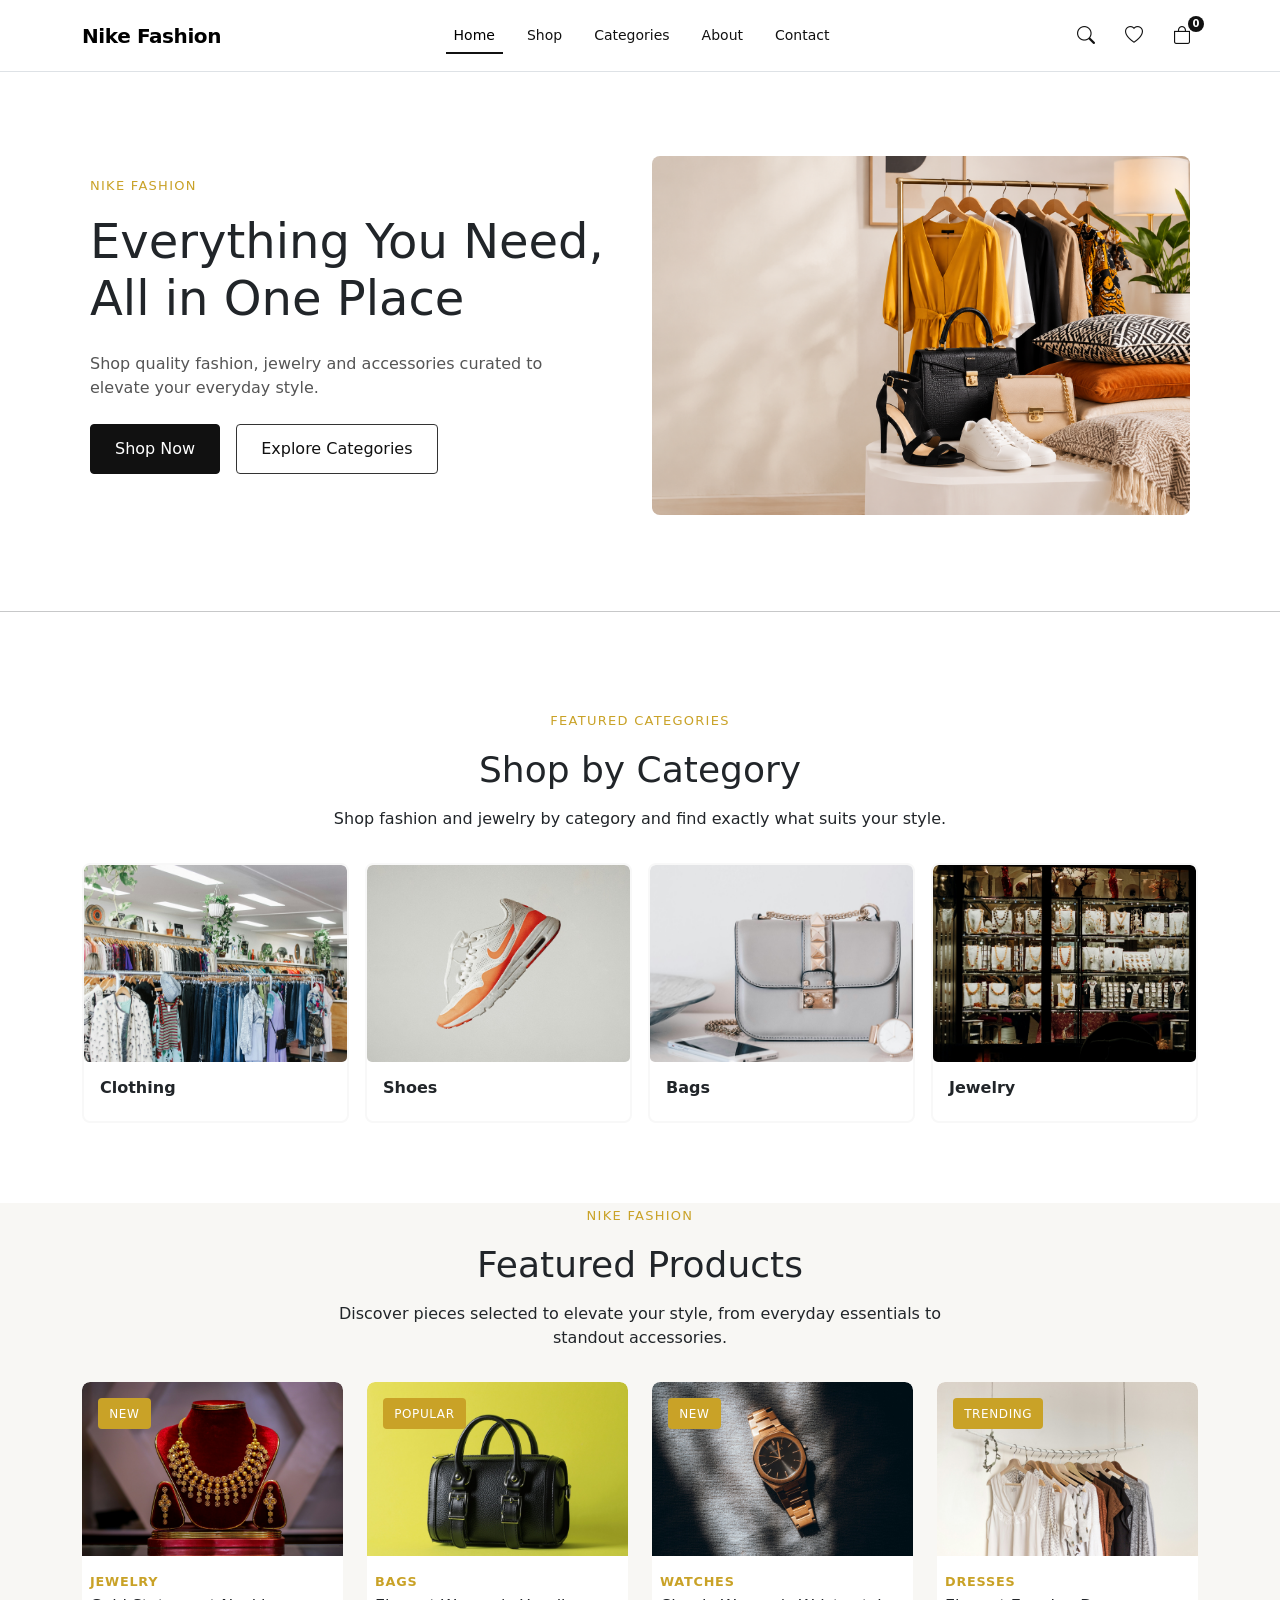
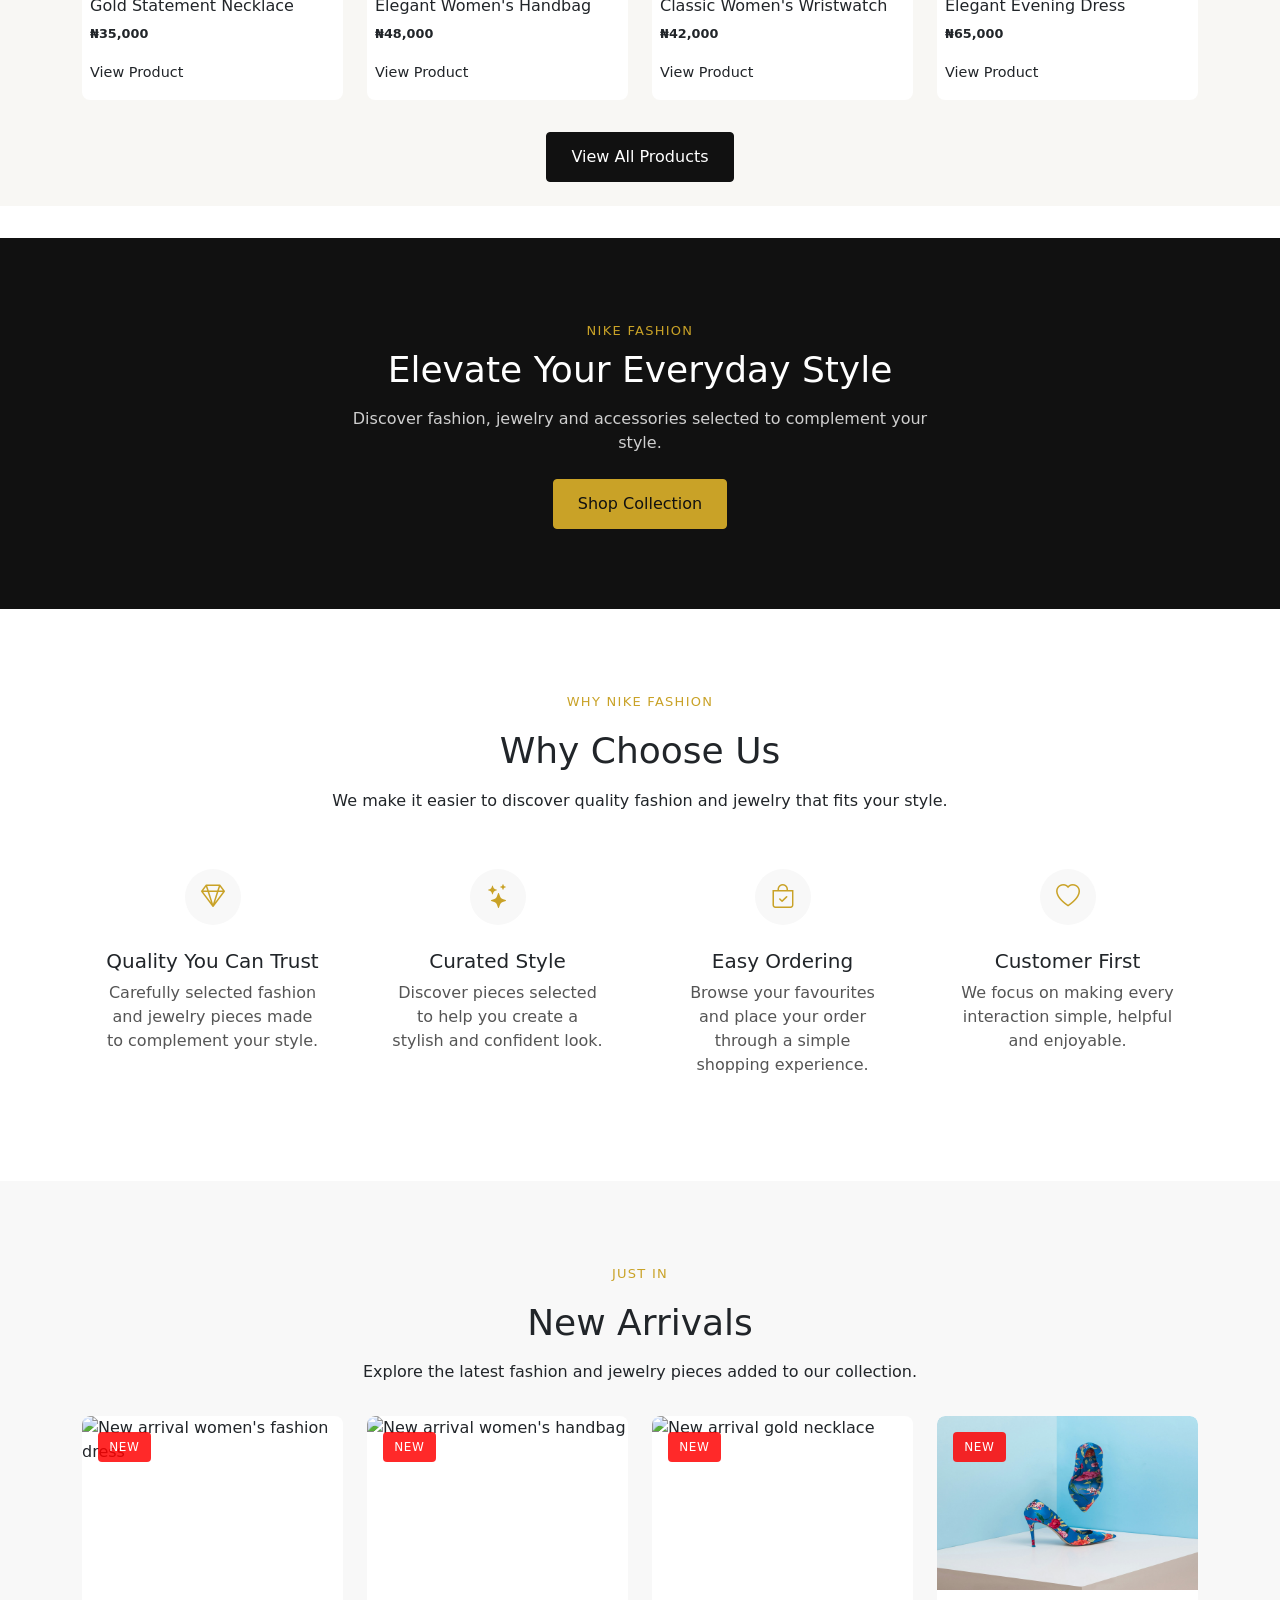
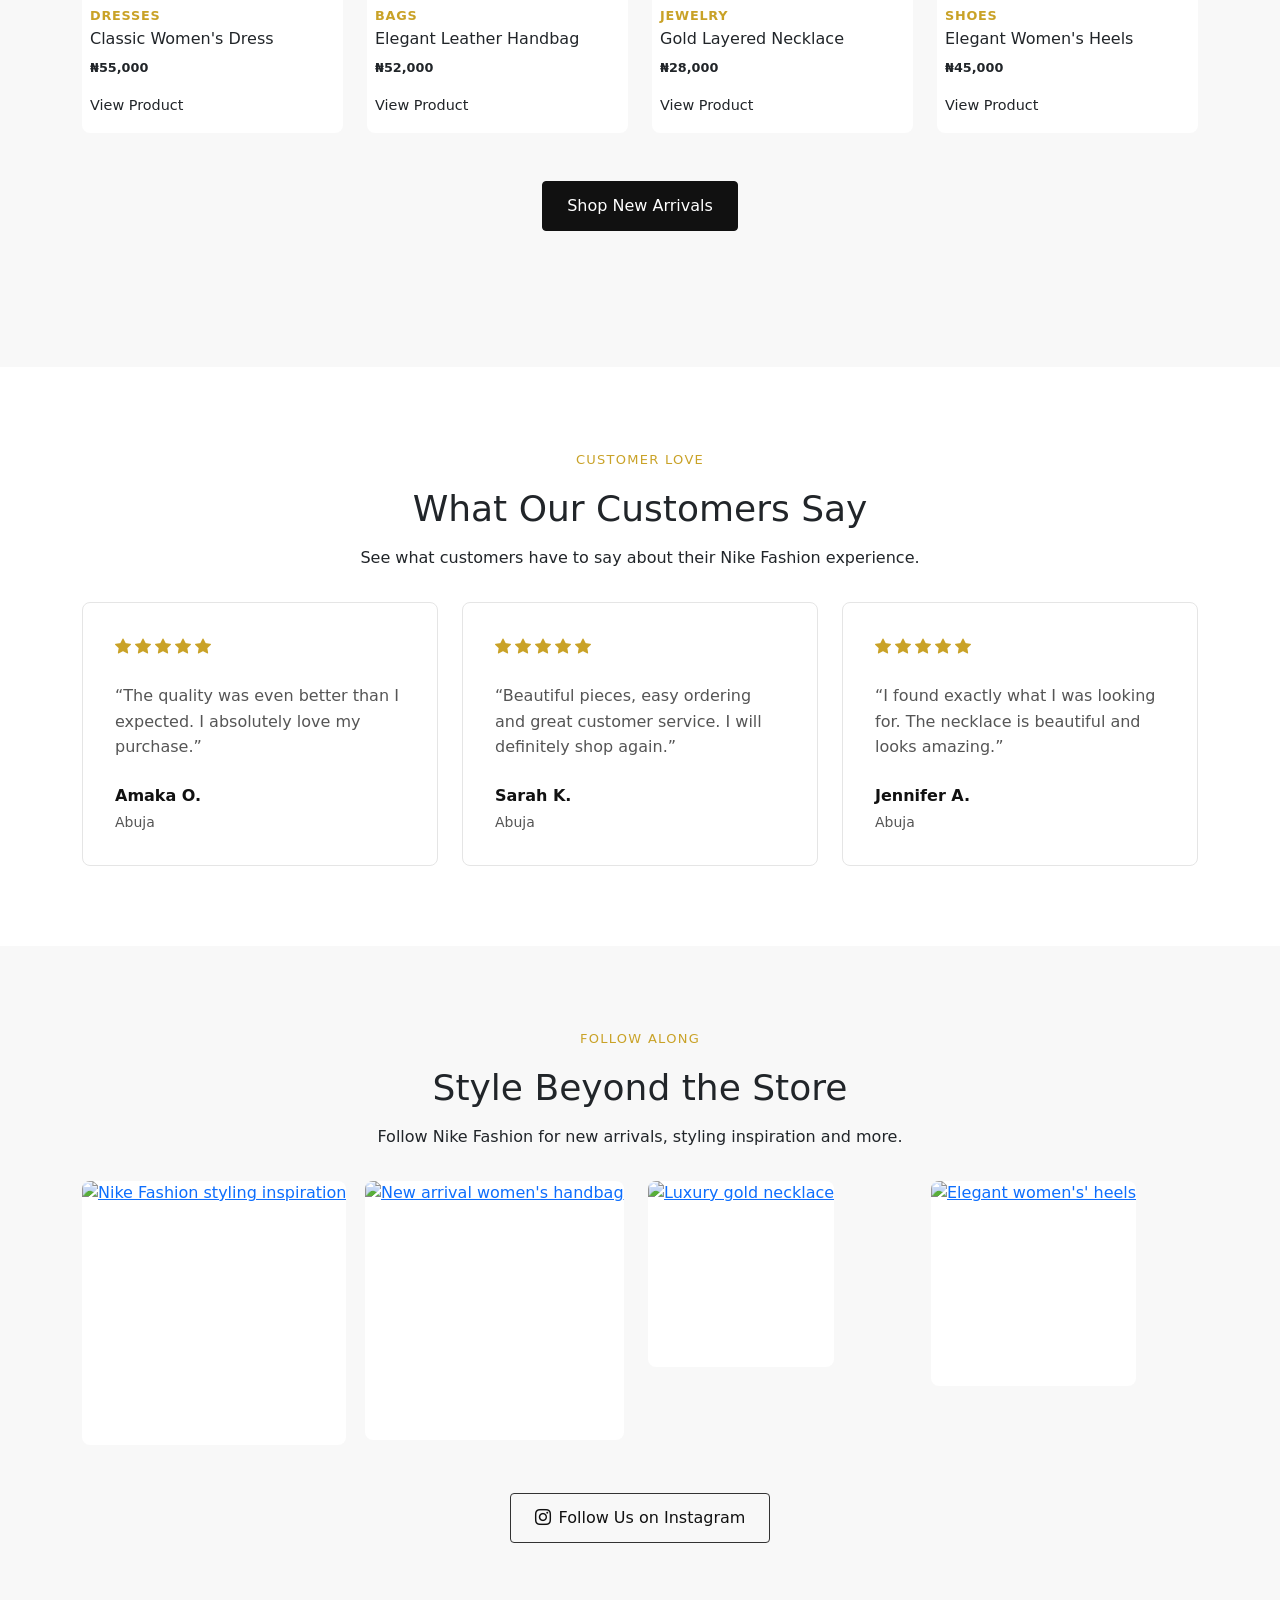
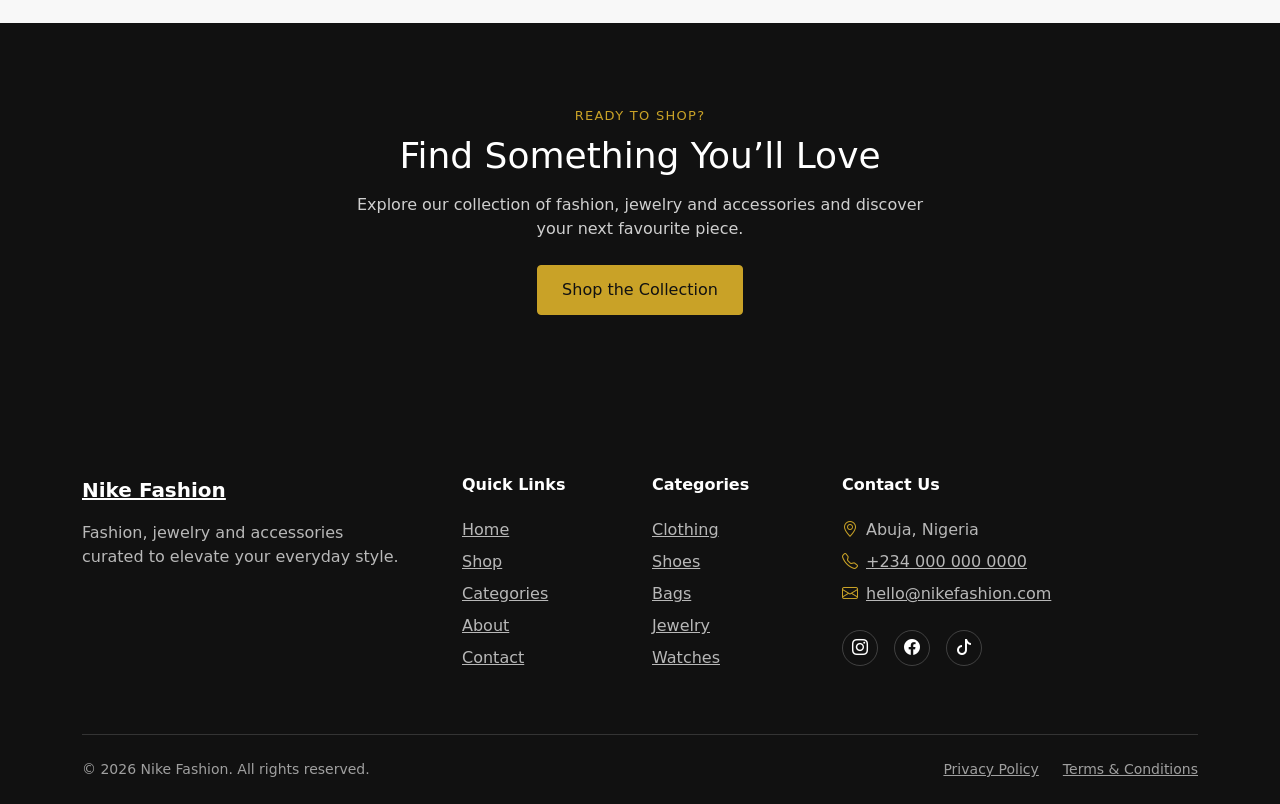
==== index.html @ 41c9cf9a "feat: shop page Add shop controls, products cards and pagination Add style to form page Update produ" ====
<!doctype html>
<html lang="en">
  <head>
    <meta charset="utf-8">
    <meta name="viewport" content="width=device-width, initial-scale=1">
  <meta name="description"  content="Nike Fashion - Fashion and Jewelry products.">
  <meta  name="author" content="Nike Fashion" >
  <title>Home | Nike  Fashion | Abuja based Fashion & Jewelry hub</title>
  <!-- Open Graph / Social Sharing -->
<meta property="og:type" content="website">
<meta property="og:title" content="Nike Fashion | Fashion & Jewelry">
<meta property="og:description" content="Shop quality fashion, jewelry and accessories curated to elevate your everyday style.">
<meta property="og:url" content="https://nikefashion.vercel.app/">
<meta property="og:image" content="https://nikefashion.vercel.app//images/og-image.jpg">
<meta property="og:site_name" content="Nike Fashion">
<meta property="og:locale" content="en_NG">

<!-- Twitter / X Card -->
<meta name="twitter:card" content="summary_large_image">
<meta name="twitter:title" content="Nike Fashion | Fashion & Jewelry">
<meta name="twitter:description" content="Shop quality fashion, jewelry and accessories curated to elevate your everyday style.">
<meta name="twitter:image" content="https://nikefashion.vercel.app/images/og-image.jpg">
    <!-- css -->
     <link rel="stylesheet" href="css/style.css">
    <!-- bootstrap cdn -->     
     <link rel="stylesheet" href="https://cdn.jsdelivr.net/npm/bootstrap-icons@1.13.1/font/bootstrap-icons.min.css">
    <link href="https://cdn.jsdelivr.net/npm/bootstrap@5.3.8/dist/css/bootstrap.min.css" rel="stylesheet" integrity="sha384-sRIl4kxILFvY47J16cr9ZwB07vP4J8+LH7qKQnuqkuIAvNWLzeN8tE5YBujZqJLB" crossorigin="anonymous">
  </head>
<body>

  <!-- Header -->
  <header id="site-header">
    <nav class="navbar navbar-expand-lg bg-white border-bottom sticky-top">

  <div class="container">

    <!-- Brand -->
    <a  class="navbar-brand fw-semibold"  href="index.html"  aria-label="Nike Fashion">Nike   Fashion </a>

    <!-- Mobile Menu Button -->
    <button class="navbar-toggler"  type="button" data-bs-toggle="collapse" data-bs-target="#mainNavbar" aria-controls="mainNavbar" aria-expanded="false"  aria-label="Toggle navigation"> <span class="navbar-toggler-icon"></span>
    </button>

    <!-- Navigation -->
    <div class="collapse navbar-collapse" id="mainNavbar">
      <!-- Main Links -->
      <ul class="navbar-nav mx-auto mb-2 mb-lg-0">

        <li class="nav-item">
          <a class="nav-link active" aria-current="page" href="index.html">Home</a>
        </li>

        <li class="nav-item">
          <a  class="nav-link"  href="pages/shop.html" > Shop </a>
        </li>

        <li class="nav-item">
          <a  class="nav-link"   href="pages/categories.html">Categories </a>
        </li>

        <li class="nav-item">
          <a  class="nav-link" href="pages/about.html">About</a>
        </li>

        <li class="nav-item">
          <a class="nav-link" href="pages/contact.html">Contact</a>
        </li>
      </ul>

      <!-- Navbar Actions -->
      <div class="navbar-actions d-flex align-items-center gap-3">

        <!-- Search -->
        <a   href="#" class="navbar-action" aria-label="Search products"> <i class="bi bi-search" ></i></a>

        <!-- Wishlist -->
        <a href="#" class="navbar-action" aria-label="Wishlist">
          <i class="bi bi-heart"></i>
        </a>

        <!-- Cart -->
        <a href="#" class="navbar-action position-relative" aria-label="Shopping cart"> <i class="bi bi-bag"></i>  <span class="cart-count" aria-label="0 items in cart">  0
          </span></a>
      </div>
    </div>
  </div>
</nav>
</header>

  <!-- Main Content -->
  <main id="main-content">
<!-- hero section -->
 <section id="hero">
    <div class="container">
        <div class="row align-items-center ">
            <div class="hero-content col-12 col-md-6">
                <div>
                    <span class="small-label">NIKE FASHION</span>
                    <h1>Everything You Need, All in One Place</h1>
                    <p>Shop quality fashion, jewelry and accessories curated to elevate your everyday style.</p>
                </div>

                <div class="hero-btns">
                    <a href="" class="btn-primary-custom btn">Shop Now</a>
                    <a href="" class=" btn-secondary-custom btn">Explore Categories</a>
                </div>
            </div>

            <div class="hero-image col-12 col-md-6 mt-4 mt-md-0">
                <img src="images/Boutique Style and Home Comfort.png" alt="Fashion products displayed in a modern boutique setting" class="img-fluid">
            </div>
        </div>
    </div>
 </section>
 <hr>
 <!-- featured items section -->
  <!-- LINK CATEGORIES PROPERLY -->
  <section id="featured-categories">
    <div class="container">
      <header class="section-header text-center">
        <span class="small-label">Featured categories</span>
        <h2>Shop by Category</h2>
        <p>Shop fashion and jewelry by category and find exactly what suits your style.
</p>
      </header>
       <div class="row align-items-center justify-content-center g-3"> 

        <!-- feature item 1 -->
        <div class="col-6  col-lg-3">
          <!-- link card to shop -->
          <a href="">
          <article class="card category-card">
            <div class="card-img">
              <img src="images/clothes.jpg" alt="" class="card-img-top category-image"  loading="lazy">
            </div>
            <div class="card-body">
                          <h3 class="card-title h6 category-title ">Clothing</h3>
            </div>
          </article>
          </a>
        </div>

 <!-- feature item 2-->
        <div class="col-6  col-lg-3">
          <!-- link card to shop -->
          <a href="">
          <article class="card category-card">
            <div class="card-img">
              <img src="images/shoes.jpg" alt="" class="card-img-top category-image"  loading="lazy">
            </div>
            <div class="card-body">
                          <h3 class="card-title h6 category-title ">Shoes</h3>
            </div>
          </article>
          </a>
        </div>

         <!-- feature item 3 -->
        <div class="col-6  col-lg-3">
          <!-- link card to shop -->
          <a href="">
          <article class="card category-card">
            <div class="card-img">
              <img src="images/bag-light-bg.jpg" alt="" class="card-img-top category-image"  loading="lazy">
            </div>
            <div class="card-body">
                          <h3 class="card-title category-title  h6">Bags</h3>
            </div>
          </article>
          </a>
        </div>

         <!-- feature item 4 -->
        <div class="col-6  col-lg-3">
          <!-- link card to shop -->
          <a href="">
          <article class="card category-card">
            <div class="card-img">
              <img src="images/jewellry.jpg" alt="" class="card-img-top category-image"  loading="lazy">
            </div>
            <div class="card-body">
                          <h3 class="card-title  h6 category-title">Jewelry</h3>
            </div>
          </article>
          </a>
        </div>
       </div>
    </div>
  </section>

  <!-- featured products -->
   <section id="featured-products" class="featured-products">
    <div class="container">

        <header class="section-header text-center">
            <span class="small-label">NIKE FASHION</span>
            <h2>Featured Products</h2>
            <p>
                Discover pieces selected to elevate your style, from everyday essentials to standout accessories.
            </p>
        </header>

        <div class="row g-4">

            <!-- Product 1 -->
            <div class="col-12 col-sm-6 col-lg-3">
                <article class="product-card">

                    <div class="product-image">
                        <img    src="images/gold-statement-jewelry.jpg" alt="Gold statement necklace"   class="img-fluid" loading="lazy">
                        <span class="product-badge">New</span>
                    </div>

                    <div class="product-content">
                        <span class="product-category">Jewelry</span>

                        <h3>Gold Statement Necklace </h3>
                        <p class="product-price">₦35,000 </p>
                        <a href="#" class="product-link">View Product </a>
                    </div>
                </article>
            </div>

            <!-- Product 2 -->
            <div class="col-12 col-sm-6 col-lg-3">
                <article class="product-card">

                    <div class="product-image">
                        <img src="images/Elegant-women-handbag.jpg"  alt="Elegant women's handbag"   class="img-fluid" loading="lazy">
                        <span class="product-badge">Popular</span>
                    </div>

                    <div class="product-content">
                        <span class="product-category">Bags</span>

                        <h3>Elegant Women's Handbag </h3>
                        <p class="product-price">  ₦48,000 </p>
                    <a href="#" class="product-link">View Product  </a>
                    </div>
                </article>
            </div>

            <!-- Product 3 -->
            <div class="col-12 col-sm-6 col-lg-3">
                <article class="product-card">

                    <div class="product-image">
                        <img src="images/classic-women-wristwatch-1.jpg"   alt="Classic women's wristwatch" class="img-fluid" loading="lazy">
                        <span class="product-badge">New</span>
                    </div>

                    <div class="product-content">
                        <span class="product-category">Watches</span>

                        <h3> Classic Women's Wristwatch </h3>
                        <p class="product-price"> ₦42,000 </p>
                        <a href="#" class="product-link">
                            View Product</a>
                    </div>

                </article>
            </div>

            <!-- Product 4 -->
            <div class="col-12 col-sm-6 col-lg-3">
                <article class="product-card">

                    <div class="product-image">
                        <img src="images/elegant-women-fashion-dress.jpg"    alt="Elegant women's fashion dress" class="img-fluid" loading="lazy">

                        <span class="product-badge">Trending</span>
                    </div>

                    <div class="product-content">
                        <span class="product-category">Dresses</span>

                        <h3>
                            Elegant Evening Dress
                        </h3>
                        <p class="product-price">  ₦65,000  </p>

                        <a href="#" class="product-link">
                            View Product
                        </a>
                    </div>

                </article>
            </div>
        </div>
        <div class="section-action text-center">
            <a href="#" class="btn btn-primary-custom">
                View All Products
            </a>
        </div>

    </div>
</section>

<!-- Promotional Banner -->
<section id="promo-banner" class="promo-banner">
    <div class="container">
        <div class="promo-content text-center">
            <span class="small-label">NIKE FASHION</span>

            <h2>Elevate Your Everyday Style</h2>
            <p>
                Discover fashion, jewelry and accessories selected to complement your style.
            </p>
            <a href="/pages/shop.html" class="btn btn-primary-custom">
                Shop Collection
            </a>
        </div>
    </div>
</section>

<!-- Why Choose Us -->
<section id="why-choose-us">
    <div class="container">

        <header class="section-header text-center">
            <span class="small-label">WHY NIKE FASHION</span>
            <h2>Why Choose Us</h2>
            <p>
                We make it easier to discover quality fashion and jewelry that fits your style.
            </p>
        </header>

        <div class="row g-4">

            <!-- Feature 1 -->
            <div class="col-12 col-sm-6 col-lg-3">
                <article class="benefit-card text-center">

                    <div class="benefit-icon" aria-hidden="true">
                        <i class="bi bi-gem"></i>
                    </div>
                    <h3>Quality You Can Trust</h3>
                    <p>
                        Carefully selected fashion and jewelry pieces made to complement your style.
                    </p>

                </article>
            </div>

            <!-- Feature 2 -->
            <div class="col-12 col-sm-6 col-lg-3">
                <article class="benefit-card text-center">

                    <div class="benefit-icon" aria-hidden="true">
                        <i class="bi bi-stars"></i>
                    </div>
                    <h3>Curated Style</h3>
                    <p>
                        Discover pieces selected to help you create a stylish and confident look.
                    </p>

                </article>
            </div>

            <!-- Feature 3 -->
            <div class="col-12 col-sm-6 col-lg-3">
                <article class="benefit-card text-center">

                    <div class="benefit-icon" aria-hidden="true">
                        <i class="bi bi-bag-check"></i>
                    </div>
                    <h3>Easy Ordering</h3>
                    <p>
                        Browse your favourites and place your order through a simple shopping experience.
                    </p>
                </article>
            </div>

            <!-- Feature 4 -->
            <div class="col-12 col-sm-6 col-lg-3">
                <article class="benefit-card text-center">

                    <div class="benefit-icon" aria-hidden="true">
                        <i class="bi bi-heart"></i>
                    </div>
                    <h3>Customer First</h3>
                    <p>
                        We focus on making every interaction simple, helpful and enjoyable.
                    </p>

                </article>
            </div>

        </div>
    </div>
</section>

<!-- New Arrivals -->
<section id="new-arrivals" class="new-arrivals">
    <div class="container">
        <header class="section-header text-center">
            <span class="small-label">JUST IN</span>
            <h2>New Arrivals</h2>
            <p>Explore the latest fashion and jewelry pieces added to our collection.</p>
        </header>

        <div class="row g-4">
            <!-- Product 1 -->
            <div class="col-12 col-sm-6 col-lg-3">
                <article class="product-card">
                    <div class="product-image">
                        <img src="https://images.unsplash.com/photo-1652501069751-9b122147de17?w=600&auto=format&fit=crop&q=60&ixlib=rb-4.1.0&ixid=M3wxMjA3fDB8MHxzZWFyY2h8OTF8fGRyZXNzfGVufDB8MHwwfHx8MA%3D%3D" alt="New arrival women's fashion dress" class="img-fluid" loading="lazy">
                        <span class="product-badge">New</span>
                    </div>
                    <div class="product-content">
                        <span class="product-category">Dresses</span>
                        <h3>Classic Women's Dress</h3>
                        <p class="product-price">₦55,000</p>
                        <a href="#" class="product-link">View Product</a>
                    </div>
                </article>
            </div>

            <!-- Product 2 -->
            <div class="col-12 col-sm-6 col-lg-3">
                <article class="product-card">
                    <div class="product-image">
                        <img src="https://images.unsplash.com/photo-1645276241987-7a7c14bf88f9?w=600&auto=format&fit=crop&q=60&ixlib=rb-4.1.0&ixid=M3wxMjA3fDB8MHxzZWFyY2h8MTh8fGhhbmRiYWd8ZW58MHwwfDB8fHww" alt="New arrival women's handbag" class="img-fluid" loading="lazy">
                        <span class="product-badge">New</span>
                    </div>
                    <div class="product-content">
                        <span class="product-category">Bags</span>
                        <h3>Elegant Leather Handbag</h3>
                        <p class="product-price">₦52,000</p>
                        <a href="#" class="product-link">View Product</a>
                    </div>
                </article>
            </div>

            <!-- Product 3 -->
            <div class="col-12 col-sm-6 col-lg-3">
                <article class="product-card">
                    <div class="product-image">
                        <img src="https://images.unsplash.com/photo-1787769500023-197fa5921f43?q=80&w=2071&auto=format&fit=crop&ixlib=rb-4.1.0&ixid=M3wxMjA3fDB8MHxwaG90by1wYWdlfHx8fGVufDB8fHx8fA%3D%3D" alt="New arrival gold necklace" class="img-fluid" loading="lazy">
                        <span class="product-badge">New</span>
                    </div>
                    <div class="product-content">
                        <span class="product-category">Jewelry</span>
                        <h3>Gold Layered Necklace</h3>
                        <p class="product-price">₦28,000</p>
                        <a href="#" class="product-link">View Product</a>
                    </div>
                </article>
            </div>

            <!-- Product 4 -->
            <div class="col-12 col-sm-6 col-lg-3">
                <article class="product-card">
                    <div class="product-image">
                        <img src="/images/women-shoe.jpg" alt="New arrival women's shoes" class="img-fluid" loading="lazy">
                        <span class="product-badge">New</span>
                    </div>
                    <div class="product-content">
                        <span class="product-category">Shoes</span>
                        <h3>Elegant Women's Heels</h3>
                        <p class="product-price">₦45,000</p>
                        <a href="#" class="product-link">View Product</a>
                    </div>
                </article>
            </div>
        </div>

        <div class="section-action text-center">
            <a href="/pages/shop.html" class="btn btn-primary-custom">Shop New Arrivals</a>
        </div>
    </div>
</section>
<!-- Reviews -->
<section id="reviews">
    <div class="container">
        <header class="section-header text-center">
            <span class="small-label">CUSTOMER LOVE</span>
            <h2>What Our Customers Say</h2>
            <p>See what customers have to say about their Nike Fashion experience.</p>
        </header>

        <div class="row g-4">
            <!-- Review 1 -->
            <div class="col-12 col-md-4">
                <article class="review-card">
                    <div class="review-rating" aria-label="5 out of 5 stars">
                        <i class="bi bi-star-fill" aria-hidden="true"></i>
                        <i class="bi bi-star-fill" aria-hidden="true"></i>
                        <i class="bi bi-star-fill" aria-hidden="true"></i>
                        <i class="bi bi-star-fill" aria-hidden="true"></i>
                        <i class="bi bi-star-fill" aria-hidden="true"></i>
                    </div>
                    <blockquote>“The quality was even better than I expected. I absolutely love my purchase.”</blockquote>
                    <div class="review-author">
                        <strong>Amaka O.</strong>
                        <span>Abuja</span>
                    </div>
                </article>
            </div>

            <!-- Review 2 -->
            <div class="col-12 col-md-4">
                <article class="review-card">
                    <div class="review-rating" aria-label="5 out of 5 stars">
                        <i class="bi bi-star-fill" aria-hidden="true"></i>
                        <i class="bi bi-star-fill" aria-hidden="true"></i>
                        <i class="bi bi-star-fill" aria-hidden="true"></i>
                        <i class="bi bi-star-fill" aria-hidden="true"></i>
                        <i class="bi bi-star-fill" aria-hidden="true"></i>
                    </div>
                    <blockquote>“Beautiful pieces, easy ordering and great customer service. I will definitely shop again.”</blockquote>
                    <div class="review-author">
                        <strong>Sarah K.</strong>
                        <span>Abuja</span>
                    </div>
                </article>
            </div>

            <!-- Review 3 -->
            <div class="col-12 col-md-4">
                <article class="review-card">
                    <div class="review-rating" aria-label="5 out of 5 stars">
                        <i class="bi bi-star-fill" aria-hidden="true"></i>
                        <i class="bi bi-star-fill" aria-hidden="true"></i>
                        <i class="bi bi-star-fill" aria-hidden="true"></i>
                        <i class="bi bi-star-fill" aria-hidden="true"></i>
                        <i class="bi bi-star-fill" aria-hidden="true"></i>
                    </div>
                    <blockquote>“I found exactly what I was looking for. The necklace is beautiful and looks amazing.”</blockquote>
                    <div class="review-author">
                        <strong>Jennifer A.</strong>
                        <span>Abuja</span>
                    </div>
                </article>
            </div>
        </div>
    </div>
</section>
<!-- Social -->
<section id="social">
    <div class="container">
        <header class="section-header text-center">
            <span class="small-label">FOLLOW ALONG</span>
            <h2>Style Beyond the Store</h2>
            <p>Follow Nike Fashion for new arrivals, styling inspiration and more.</p>
        </header>

        <div class="row g-3">
            <div class="col-6 col-md-3">
                <a href="#" class="social-card" aria-label="Follow Nike Fashion on Instagram">
                    <img src="https://images.unsplash.com/photo-1694316904385-19fce081265b?w=600&auto=format&fit=crop&q=60&ixlib=rb-4.1.0&ixid=M3wxMjA3fDB8MHxzZWFyY2h8MTkwfHxkcmVzc3xlbnwwfDB8MHx8fDA%3D" alt="Nike Fashion styling inspiration" loading="lazy">
                </a>
            </div>

            <div class="col-6 col-md-3">
                <a href="#" class="social-card" aria-label="Follow Nike Fashion on Instagram">
                    <img src="https://images.unsplash.com/photo-1566150905458-1bf1fc113f0d?w=600&auto=format&fit=crop&q=60&ixlib=rb-4.1.0&ixid=M3wxMjA3fDB8MHxzZWFyY2h8N3x8aGFuZGJhZ3xlbnwwfDB8MHx8fDA%3D" alt="New arrival women's handbag" loading="lazy">
                </a>
            </div>

            <div class="col-6 col-md-3">
                <a href="#" class="social-card" aria-label="Follow Nike Fashion on Instagram">
                    <img src="https://images.unsplash.com/photo-1722410180644-ff76ef805092?w=600&auto=format&fit=crop&q=60&ixlib=rb-4.1.0&ixid=M3wxMjA3fDB8MHxzZWFyY2h8MTR8fGdvbGQlMjBuZWNrbGFjZXxlbnwwfDB8MHx8fDA%3D" alt="Luxury  gold necklace" loading="lazy">
                </a>
            </div>

            <div class="col-6 col-md-3">
                <a href="#" class="social-card" aria-label="Follow Nike Fashion on Instagram">
                    <img src="https://images.unsplash.com/photo-1581101767113-1677fc2beaa8?w=600&auto=format&fit=crop&q=60&ixlib=rb-4.1.0&ixid=M3wxMjA3fDB8MHxzZWFyY2h8MTF8fGhlZWxzfGVufDB8fDB8fHww" alt="Elegant women's'  heels" loading="lazy">
                </a>
            </div>
        </div>

        <div class="social-action text-center">
            <a href="#" class="btn btn-secondary-custom"><i class="bi bi-instagram" aria-hidden="true"></i> Follow Us on Instagram</a>
        </div>
    </div>
</section>

<!-- CTA -->
<section id="cta">
    <div class="container">
        <div class="cta-content text-center">
            <span class="small-label">READY TO SHOP?</span>
            <h2>Find Something You’ll Love</h2>
            <p>Explore our collection of fashion, jewelry and accessories and discover your next favourite piece.</p>
            <a href="/pages/shop.html" class="btn btn-primary-custom">Shop the Collection</a>
        </div>
    </div>
</section>
</main>

  <!-- Footer -->
<footer id="site-footer">
    <div class="container">
        <div class="row g-4">
            <!-- Brand -->
            <div class="col-12 col-md-6 col-lg-4">
                <div class="footer-brand">
                    <a href="/index.html" class="footer-logo">Nike Fashion</a>
                    <p>Fashion, jewelry and accessories curated to elevate your everyday style.</p>
                </div>
            </div>

            <!-- Quick Links -->
            <div class="col-6 col-md-3 col-lg-2">
                <div class="footer-column">
                    <h3>Quick Links</h3>
                    <ul>
                        <li><a href="/index.html">Home</a></li>
                        <li><a href="/pages/shop.html">Shop</a></li>
                        <li><a href="/pages/categories.html">Categories</a></li>
                        <li><a href="/pages/about.html">About</a></li>
                        <li><a href="/pages/contact.html">Contact</a></li>
                    </ul>
                </div>
            </div>

            <!-- Categories -->
            <div class="col-6 col-md-3 col-lg-2">
                <div class="footer-column">
                    <h3>Categories</h3>
                    <ul>
                        <li><a href="#">Clothing</a></li>
                        <li><a href="#">Shoes</a></li>
                        <li><a href="#">Bags</a></li>
                        <li><a href="#">Jewelry</a></li>
                        <li><a href="#">Watches</a></li>
                    </ul>
                </div>
            </div>

            <!-- Contact -->
            <div class="col-12 col-md-6 col-lg-4">
                <div class="footer-column">
                    <h3>Contact Us</h3>
                    <ul class="footer-contact">
                        <li><i class="bi bi-geo-alt" aria-hidden="true"></i><span>Abuja, Nigeria</span></li>
                        <li><i class="bi bi-telephone" aria-hidden="true"></i><a href="tel:+2340000000000">+234 000 000 0000</a></li>
                        <li><i class="bi bi-envelope" aria-hidden="true"></i><a href="mailto:hello@nikefashion.com">hello@nikefashion.com</a></li>
                    </ul>

                    <div class="footer-social">
                        <a href="#" aria-label="Follow Nike Fashion on Instagram"><i class="bi bi-instagram" aria-hidden="true"></i></a>
                        <a href="#" aria-label="Follow Nike Fashion on Facebook"><i class="bi bi-facebook" aria-hidden="true"></i></a>
                        <a href="#" aria-label="Follow Nike Fashion on TikTok"><i class="bi bi-tiktok" aria-hidden="true"></i></a>
                    </div>
                </div>
            </div>
        </div>

        <div class="footer-bottom">
            <p>&copy; 2026 Nike Fashion. All rights reserved.</p>
            <div class="footer-legal">
                <a href="#">Privacy Policy</a>
                <a href="#">Terms & Conditions</a>
            </div>
        </div>
    </div>
</footer>
  <!-- Bootstrap JavaScript --><script src="https://cdn.jsdelivr.net/npm/bootstrap@5.3.8/dist/js/bootstrap.bundle.min.js" integrity="sha384-FKyoEForCGlyvwx9Hj09JcYn3nv7wiPVlz7YYwJrWVcXK/BmnVDxM+D2scQbITxI" crossorigin="anonymous"></script>

  <!-- Custom JavaScript -->
  <script src="/js/main.js"></script>

</body>
</html>
---- css/style.css ----
:root {
  /*  COLORS= */
  --color-primary: #111111;
  --color-secondary: #555555;
  --color-white: #ffffff;
  --color-background: #ffffff;
  --color-surface: #f8f8f8;
  --color-border: #e5e5e5;
  --color-border-dark: #555555;
  --color-accent: #c9a227;

  /*TYPOGRAPHY*/
  --font-primary: "Inter", sans-serif;
  --font-size-small: 14px;
  --font-size-body: 16px;
  --font-size-h4: 20px;
  --font-size-h3: 24px;
  --font-size-h2: 36px;
  --font-size-h1: 48px;

  --line-height-body: 1.6;
  --line-height-heading: 1.2;

  --font-weight-regular: 400;
  --font-weight-medium: 500;
  --font-weight-semibold: 600;
  --font-weight-bold: 700;

  /* SPACING*/
--space-xs: 0.25rem;   /* 4px */
--space-sm: 0.5rem;    /* 8px */
--space-md: 1rem;      /* 16px */
--space-lg: 1.5rem;    /* 24px */
--space-xl: 2rem;      /* 32px */
--space-2xl: 3rem;     /* 48px */
--space-3xl: 4rem;     /* 64px */
--space-4xl: 5rem;     /* 80px */
--space-5xl: 6rem;     /* 96px */

  /*  LAYOUT */
  --container-width: 75rem;          /* 1200px */
  --section-padding: 5rem;            /* 80px */
  --section-padding-mobile: 3.5rem;   /* 56px */

  /*  BORDERS & RADIUS */
 --border-width: 1px; /* 1px */
  --radius-sm: 0.25rem;      /* 4px */
  --radius-md: 0.5rem;       /* 8px */

  /*  EFFECTS */
  --shadow-light: 0 8px 30px rgba(0, 0, 0, 0.08);
  --transition: 0.3s ease;

  /*PRODUCT IMAGE */
  --product-image-ratio: 4 / 5;

  /* Z-INDEX */
  --z-dropdown: 1000;
  --z-sticky: 1020;
  --z-modal: 1050;
  --z-cart: 1060;
  --z-whatsapp: 1070;
}

/* GLOBAL RESET*/

*,
*::before,
*::after {

  box-sizing: border-box;
}

/* HTML & BODY */
html {
  scroll-behavior: smooth;
  font-size: 1rem;
}

body {
  background-color: var(--color-background);
  color: var(--color-primary);
  font-family: var(--font-primary);
  font-size: var(--font-size-body);
  font-weight: var(--font-weight-regular);
  line-height: var(--line-height-body);
  -webkit-font-smoothing: antialiased;
  text-rendering: optimizeLegibility;
}

/* HEADINGS */
h1,
h2,
h3,
h4,
h5,
h6 {
  margin: 0;
  color: var(--color-primary);
  font-weight: var(--font-weight-bold);
  line-height: var(--line-height-heading);
}

h2 {
  font-size: var(--font-size-h2);
}


h3 {
  font-size: var(--font-size-h3);
}

h4 {
  font-size: var(--font-size-h4);
}

h5 {
  font-size: 18px;
}

h6 {
  font-size: var(--font-size-small);
}

/* PARAGRAPHS*/
p {
  margin: 0;
  color: var(--color-secondary);
}

/* LINKS*/
a {
  color: inherit;
  text-decoration: none;
  transition: color var(--transition);
  width: fit-content;
}

a:hover {
  color: var(--color-accent);
}

/*  IMAGES */
img {
  display: block;
  max-width: 100%;
  height: auto;
}

/*BUTTONS */
body button,
body .btn {
  font-family: inherit;
  cursor: pointer;
  transition:
    background-color var(--transition),
    color var(--transition),
    border-color var(--transition),
    transform var(--transition);
}

/* Primary Button */
body .btn-primary-custom {
  display: inline-flex;
  align-items: center;
  justify-content: center;
  gap: var(--space-sm);
  padding: 12px 24px;
  background-color: var(--color-primary);
  color: var(--color-white);
  border: 1px solid var(--color-primary);
  border-radius: var(--radius-sm);
  font-size: var(--font-size-body);
  font-weight: var(--font-weight-medium);
  text-align: center;
}

body .btn-primary-custom:hover {
  background-color: #333333;
  border-color: #333333;
  color: var(--color-white);
}

/* Secondary Button */
body .btn-secondary-custom {
  display: inline-flex;
  align-items: center;
  justify-content: center;
  gap: var(--space-sm);
  padding: 12px 24px;
  background-color: transparent;
  color: var(--color-primary);
  border: 1px solid #333333;
  border-radius: var(--radius-sm);
  font-size: var(--font-size-body);
  font-weight: var(--font-weight-medium);
  text-align: center;
}

body .btn-secondary-custom:hover {
  background-color: var(--color-primary);
  color: var(--color-white);
}

/* SECTIONS */
.section {
  padding-block: var(--section-padding);
}

/* LIST */
ul,
ol {
  margin: 0;
  padding: 0;
  list-style: none;
}

/*FORM ELEMENTS */
input,
textarea,
select {
  font-family: inherit;
  font-size: inherit;
 }

input:focus,
textarea:focus,
select:focus {
  outline: none;
}

/* HORIZONTAL RULE */
hr {
  margin: 0;
  border: 0;
  border-top: var(--border-width) var(--border-style) var(--color-border);
}

/*SELECTION*/
::selection {
  background-color: var(--color-primary);
  color: var(--color-white);
}

/* NAVBAR */
.navbar {
  min-height: 72px;
  background-color: var(--color-background) !important;
}

.navbar-brand {
  color: var(--color-primary);
  font-size: 20px;
  letter-spacing: -0.02em;
}

.navbar-brand:hover {
  color: var(--color-primary);
}

/* Navigation Links */
.navbar-nav {
  gap: var(--space-md);
}

.navbar .nav-link {
  position: relative;
  padding: var(--space-sm) var(--space-xs);
  color: var(--color-primary);

  font-size: var(--font-size-small);
  font-weight: var(--font-weight-medium);
  transition: color var(--transition);
}

.navbar .nav-link:hover {
  color: var(--color-accent);
  text-decoration: underline;
}

/* Active Link */
.navbar .nav-link.active {
  color: var(--color-primary);
}

.navbar .nav-link.active::after {
  content: "";
  position: absolute;
  left: 0;
  right: 0;
  bottom: 0;
  height: 2px;
  background-color: var(--color-primary);
}

/* Navbar Actions */
.navbar-actions {
  margin-left: var(--space-lg);
}

.navbar-action {
  position: relative;
  display: inline-flex;
  align-items: center;
  justify-content: center;
  width: 32px;
  height: 32px;
  color: var(--color-primary);
  font-size: 18px;
}

.navbar-action:hover {
  color: var(--color-accent);
}

/* Cart Count */
.cart-count {
  position: absolute;
  top: -4px;
  right: -6px;
  display: flex;
  align-items: center;
  justify-content: center;
  width: 16px;
  height: 16px;
  background-color: var(--color-primary);
  color: var(--color-white);
  border-radius: 50%;
  font-size: 10px;
  font-weight: var(--font-weight-semibold);
}

/* section */
section {
  padding: var(--space-4xl) 0;
}

/* hero style */
section#hero {
    margin-top: var(--space-xs);
.container {
  padding: 0 1.25rem;
}
  h1 {
  font-size: var(--font-size-h1);
  margin:  var(--space-md)  0;
}
p {
  margin: var(--space-lg) 0;
  max-width: 500px;
}

}
body .small-label {
  display: inline-block;
  font-size: small;
  font-weight: var(--font-weight-regular);
  text-transform: uppercase;
  color: var(--color-accent);
  letter-spacing: 0.08rem;
 }

.hero-btns {
  display: flex;
  flex-direction: column;
  justify-content: flex-start;
  align-items: stretch;
  gap: 1rem;
  margin: var(--space-lg) 0;
}

.hero-btns .btn {
  width: 100%;
}

.hero-content {
  text-align: center;
}

#hero .hero-content p {
  margin-left: auto;
  margin-right: auto;
}

#hero .container {
  padding-left: 1.25rem;
  padding-right: 1.25rem;
}
 
.hero-image img {
  border-radius: var(--radius-md);
}

#site-header {
  position: sticky;
z-index: var(--z-sticky);
top: 0;}

/* Featured section style */
#featured-categories {
  padding: var(--space-4xl) 0;

  /* feature category header */
  a {
        text-decoration: none;
        color: inherit;
  }
  a:visited {
    color: inherit;
  }

  /* feature category card */
  .card {
    position: relative;
    transition: transform var(--transition), box-shadow var(--transition);
     border: 2px solid var(--color-surface);
    border-radius: var(--radius-md);
    overflow: hidden;
  }
  .card:hover {
    transform: scale(1.02);
    box-shadow: var(--shadow-light);
  }
  .card-img {
    overflow: hidden;
  }
  .card-img-top {
    object-fit: cover;
    aspect-ratio: 4 / 3;
  }
  .category-title {
    font-weight: var(--font-weight-semibold);
   }
}

/* featured products */
.featured-products {
  background-color: #f8f7f4;
    padding: var(--space-section) 0;
}

section .section-header {
    max-width: 650px;
    margin: 0 auto var(--space-xl);
}
section .section-header span {
  text-transform: uppercase;
  color: var(--color-accent);
}
section .section-header h2 {
    margin: var(--space-md) 0;
    font-size: var(--font-size-h2);
}

section .section-header p {
    margin: 0;
    color: var(--color-text-secondary);
}

.product-card {
    height: 100%;
    background-color: var(--color-white);
    border-radius: var(--radius-md);
    overflow: hidden;
    transition: transform .25s ease, box-shadow .25s ease;
}
.product-card:hover {
  transform: translateY(-4px);
  box-shadow: var(--shadow-light);
}
.product-image {
    position: relative;
    overflow: hidden;
    background-color: var(--color-light);
    aspect-ratio: 3 / 2;
}
 .product-image img {
  border-top-left-radius: var(--radius-md);
  border-top-right-radius: var(--radius-md);
    width: 100%;
    height: auto;
    object-fit: cover;
    display: block;
        transition: transform .4s ease;
}
.product-card:hover .product-image img {
  transform: scale(1.03);
}
.product-badge {
    position: absolute;
    top: 1rem;
    left: 1rem;
    padding: 0.4rem 0.7rem;
    background-color: var(--color-accent);
    color: var(--color-white);
    font-size: 0.75rem;
    font-weight: var(--font-weight-medium);
    text-transform: uppercase;
    letter-spacing: 0.05em;
    border-radius: var(--radius-sm);
}

.product-content {
    padding: var(--space-md) var(--space-sm);
}

.product-category {
    display: block;
    margin-bottom: var(--space-xs);
    color: var(--color-text-secondary);
    color: var(--color-accent);
    font-weight: var(--font-weight-semibold);
    font-size: 0.8rem;
    text-transform: uppercase;
    letter-spacing: 0.06em;
}

.product-content h3 {
    margin: 0 0 0.6rem;
    font-size: 1rem;
    font-weight: var(--font-weight-medium);
}

.product-price {
    margin: 0 0 1rem;
    font-size: .8rem;
    font-weight: var(--font-weight-semibold);
    color: var(--color-text);
}

.product-link {
    color: var(--color-text);
    font-size: 0.9rem;
    font-weight: var(--font-weight-medium);
    text-decoration: none;
}

.section-action {
    margin: var(--space-xl) 0;

    a {
      margin-bottom: var(--space-lg);
    }
}

/* Promotional Banner */

#promo-banner {
    padding: var(--section-padding) 0;
    background-color: var(--color-primary);
    color: var(--color-white);
}

.promo-content {
    max-width: 700px;
    margin: 0 auto;
}

.promo-content .small-label {
    margin-bottom: var(--space-sm);
}

.promo-content h2 {
    margin: 0 0 var(--space-md);
    font-size: var(--font-size-h2);
    line-height: var(--line-height-heading);
}

.promo-content p {
    max-width: 600px;
    margin: 0 auto var(--space-lg);
    color: rgba(255, 255, 255, 0.8);
}

#promo-banner .btn-primary-custom {
    background-color: var(--color-accent);
    color: var(--color-primary);
    border-color: var(--color-accent);
}

#promo-banner .btn-primary-custom:hover {
    background-color: var(--color-white);
    color: var(--color-primary);
    border-color: var(--color-white);
}

/* Why Choose Us */

#why-choose-us {
    padding: var(--section-padding) 0;
    background-color: var(--color-background);
}

.benefit-card {
    height: 100%;
    padding: var(--space-lg);
}

.benefit-icon {
    display: inline-flex;
    align-items: center;
    justify-content: center;
    width: 3.5rem;
    height: 3.5rem;
    margin-bottom: var(--space-lg);
    border-radius: 50%;
    background-color: var(--color-surface);
    color: var(--color-accent);
    font-size: 1.5rem;
}

.benefit-card h3 {
    margin: 0 0 var(--space-sm);
    font-size: var(--font-size-h4);
    line-height: var(--line-height-heading);
}

.benefit-card p {
    margin: 0;
    color: var(--color-secondary);
}

/* New Arrivals */

#new-arrivals {
    padding: var(--section-padding) 0;
    background-color: var(--color-surface);
}

#new-arrivals .section-action {
    margin-top: var(--space-2xl);
}
#new-arrivals .product-badge{
  background: rgba(255, 0, 0, 0.841);
}

/* reviews */
#reviews {
    padding: var(--section-padding) 0;
    background-color: var(--color-background);
}

.review-card {
    height: 100%;
    padding: var(--space-xl);
    border: var(--border-width) solid var(--color-border);
    border-radius: var(--radius-md);
    background-color: var(--color-white);
}

.review-rating {
    display: flex;
    gap: var(--space-xs);
    margin-bottom: var(--space-lg);
    color: var(--color-accent);
}

.review-card blockquote {
    margin: 0 0 var(--space-lg);
    color: var(--color-secondary);
    line-height: var(--line-height-body);
}

.review-author {
    display: flex;
    flex-direction: column;
    gap: var(--space-xs);
}

.review-author strong {
    color: var(--color-primary);
    font-weight: var(--font-weight-semibold);
}

.review-author span {
    font-size: var(--font-size-small);
    color: var(--color-secondary);
}

#social {
    padding: var(--section-padding) 0;
    background-color: var(--color-surface);
}

.social-card {
    display: block;
    overflow: hidden;
    aspect-ratio: 1 / 1;
    border-radius: var(--radius-md);
    background-color: var(--color-white);
}

.social-card img {
    width: 100%;
    height: 100%;
    object-fit: cover;
    display: block;
    transition: transform var(--transition);
}

.social-card:hover img {
    transform: scale(1.04);
}

.social-action {
    margin-top: var(--space-2xl);
}

#cta {
    padding: var(--section-padding) 0;
    background-color: var(--color-primary);
    color: var(--color-white);
}

.cta-content {
    max-width: 700px;
    margin: 0 auto;
}

.cta-content .small-label {
    margin-bottom: var(--space-sm);
}

.cta-content h2 {
    margin: 0 0 var(--space-md);
    font-size: var(--font-size-h2);
    line-height: var(--line-height-heading);
}

.cta-content p {
    max-width: 600px;
    margin: 0 auto var(--space-lg);
    color: rgba(255, 255, 255, 0.8);
}

#cta .btn-primary-custom {
    background-color: var(--color-accent);
    color: var(--color-primary);
    border-color: var(--color-accent);
}

#cta .btn-primary-custom:hover {
    background-color: var(--color-white);
    color: var(--color-primary);
    border-color: var(--color-white);
}

#cta {
    padding: var(--section-padding) 0;
    background-color: var(--color-primary);
    color: var(--color-white);
}

.cta-content {
    max-width: 700px;
    margin: 0 auto;
}

.cta-content .small-label {
    margin-bottom: var(--space-sm);
}

.cta-content h2 {
    margin: 0 0 var(--space-md);
    font-size: var(--font-size-h2);
    line-height: var(--line-height-heading);
}

.cta-content p {
    max-width: 600px;
    margin: 0 auto var(--space-lg);
    color: rgba(255, 255, 255, 0.8);
}

#cta .btn-primary-custom {
    background-color: var(--color-accent);
    color: var(--color-primary);
    border-color: var(--color-accent);
}

#cta .btn-primary-custom:hover {
    background-color: var(--color-white);
    color: var(--color-primary);
    border-color: var(--color-white);
}

#site-footer {
    padding: var(--section-padding) 0 var(--space-lg);
    background-color: var(--color-primary);
    color: var(--color-white);
}

.footer-brand {
    max-width: 320px;
}

.footer-logo {
    display: inline-block;
    margin-bottom: var(--space-md);
    color: var(--color-white);
    font-size: var(--font-size-h4);
    font-weight: var(--font-weight-semibold);
}

.footer-brand p {
    margin: 0;
    color: rgba(255, 255, 255, 0.7);
}

.footer-column h3 {
    margin: 0 0 var(--space-lg);
    font-size: var(--font-size-body);
    font-weight: var(--font-weight-semibold);
    color: var(--color-white);
}

.footer-column ul {
    display: flex;
    flex-direction: column;
    gap: var(--space-sm);
    margin: 0;
    padding: 0;
    list-style: none;
}

.footer-column a {
    color: rgba(255, 255, 255, 0.7);
    transition: color var(--transition);
}

.footer-column a:hover {
    color: var(--color-accent);
}

.footer-contact li {
    display: flex;
    align-items: flex-start;
    gap: var(--space-sm);
    color: rgba(255, 255, 255, 0.7);
}

.footer-contact i {
    color: var(--color-accent);
}

.footer-social {
    display: flex;
    gap: var(--space-md);
    margin-top: var(--space-lg);
}

.footer-social a {
    display: inline-flex;
    align-items: center;
    justify-content: center;
    width: 2.25rem;
    height: 2.25rem;
    border: var(--border-width) solid rgba(255, 255, 255, 0.2);
    border-radius: 50%;
    color: var(--color-white);
}

.footer-social a:hover {
    border-color: var(--color-accent);
    color: var(--color-accent);
}

.footer-bottom {
    display: flex;
    align-items: center;
    justify-content: space-between;
    gap: var(--space-lg);
    margin-top: var(--space-3xl);
    padding-top: var(--space-lg);
    border-top: var(--border-width) solid rgba(255, 255, 255, 0.15);
}

.footer-bottom p {
    margin: 0;
    color: rgba(255, 255, 255, 0.6);
    font-size: var(--font-size-small);
}

.footer-legal {
    display: flex;
    gap: var(--space-lg);
}

.footer-legal a {
    color: rgba(255, 255, 255, 0.6);
    font-size: var(--font-size-small);
}

/* SHOP PAGE STYLES */
#shop-products {

form {
  display: flex;
}

/* SHOP HEADER */
#shop-header {
    padding: var(--section-padding) 0 var(--space-3xl);
    background-color: var(--color-white);

     .section-header {
    max-width: 700px;
    margin: 0 auto;
}

 h1 {
    margin-bottom: var(--space-md);
}
p {
    margin-bottom: 0;
    color: var(--color-secondary);
}
}

/* SHOP CONTROLS*/
.shop-controls {
    margin-bottom: var(--space-3xl);
    
.shop-controls form {
    width: 100%;
}

.shop-controls #shop-form .row {
    align-items: center;
    margin: 0 auto;
}

/* Search + Select Controls */
.shop-controls .form-control,
.shop-controls .form-select {
    min-height: 48px;
    border: var(--border-width) solid var(--color-border);
    border-radius: var(--radius-sm);
    background-color: var(--color-white);
    color: var(--color-primary);
    font-size: var(--font-size-small);
    box-shadow: none;
    transition:
        border-color var(--transition),
        box-shadow var(--transition);
}

/* Search field */
.shop-controls .input-group {
    width: 100%;
}

.shop-controls .input-group-text {
    min-height: 48px;
    padding: 0 var(--space-md);
    border: var(--border-width) solid var(--color-border);
    border-right: 0;
    border-radius: var(--radius-sm) 0 0 var(--radius-sm);
    background-color: var(--color-white);
    color: var(--color-secondary);
 }

.shop-controls .input-group .form-control {
    border-left: 0;
    border-radius: 0 var(--radius-sm) var(--radius-sm) 0;
}

/* Focus state */
.shop-controls .form-control:focus,
.shop-controls .form-select:focus {
    border-color: var(--color-accent);
    box-shadow: 0 0 0 3px rgba(201, 162, 39, 0.12);
}

/* Search focus */
.shop-controls .input-group:focus-within .input-group-text {
    border-color: var(--color-accent);
}

/* Placeholder */
.shop-controls .form-control::placeholder {
    color: var(--color-secondary);
    opacity: 0.8;
}

/* Select */
.shop-controls .form-select {
    cursor: pointer;
}

/* Hover */
.shop-controls .form-select:hover,
.shop-controls .form-control:hover {
    border-color: var(--color-border-dark);
}
}
  /* SHOP PAGINATION*/
nav {
    padding: var(--space-2xl) 0 var(--section-padding);

     .pagination {
    margin-bottom: 0;
}

 .page-link {
    display: flex;
    align-items: center;
    justify-content: center;
    min-width: 42px;
    height: 42px;
    border: var(--border-width) solid var(--color-border);
    color: var(--color-primary);
    background-color: var(--color-white);
    font-size: var(--font-size-small);
    transition:
        color var(--transition),
        background-color var(--transition),
        border-color var(--transition);
}

 .page-link:hover {
    color: var(--color-white);
    background-color: var(--color-primary);
    border-color: var(--color-primary);
}

 .page-item.active .page-link {
    color: var(--color-white);
    background-color: var(--color-primary);
    border-color: var(--color-primary);
}

 .page-item.disabled .page-link {
    color: var(--color-secondary);
    background-color: var(--color-surface);
    border-color: var(--color-border);
}
}
}

/* Media queries */
/*MOBILE NAVBAR */

@media (max-width: 991.98px) {

  h1 {
    font-size: var(--font-size-h2);
  }

  h2 {
    font-size: 30px;
  }

  h3 {
    font-size: var(--font-size-h3);
  }

  .section {
    padding-block: var(--section-padding-mobile);
  }

  .container-custom {
    padding-left: var(--space-md);
    padding-right: var(--space-md);
  }

  .navbar {
    min-height: 64px;
  }

  .navbar-nav {
    gap: 4px;
    padding-top: var(--space-lg) ;
  }

  .navbar .nav-link {
    font-size:large ;
    padding: 10px 0;
  }

  .navbar .nav-link.active::after {
    display: none;
  }

  .navbar-actions {
    margin-left: 0;
    padding-top: var(--space-md);
    border-top: 1px solid var(--color-border);
  }
.hero-btns {
  padding-top: var(--space-lg);
}
  .hero-image {
    padding: var(--space-lg);
  }

}
@media (max-width: 767.98px) {
/* index page */
  /* cta */
    #cta {
        padding: var(--section-padding-mobile) 0;
    }

    .cta-content h2 {
        font-size: var(--font-size-h3);
    }

  /* footer */
    #site-footer {
        padding: var(--section-padding-mobile) 0 var(--space-lg);
    }

    .footer-bottom {
        flex-direction: column;
        align-items: flex-start;
        margin-top: var(--space-2xl);
    }

    .footer-legal {
        flex-wrap: wrap;
    }

    /* shope page  */
        .shop-controls {
        margin-bottom: var(--space-2xl);
    }

    .shop-controls .col-6 {
        margin-top: var(--space-sm);
    }

    .shop-controls .form-control,
    .shop-controls .form-select,
    .shop-controls .input-group-text {
        min-height: 45px;
    }
}
@media screen and (min-width: 769px) {
  .hero-content {
    text-align: left;
  }

  #hero .hero-content p {
    margin-left: 0;
    margin-right: 0;
  }

  .hero-btns {
    flex-direction: row;
    justify-content: flex-start;
    align-items: center;
  }

  .hero-btns .btn {
    width: auto;
  }
}

/*ACCESSIBILIT */
:focus-visible {
  outline: 2px solid var(--color-accent);
  outline-offset: 3px;
}

/* REDUCED MOTION */
@media (prefers-reduced-motion: reduce) {
  html {
    scroll-behavior: auto;
  }

  *,
  *::before,
  *::after {
    transition-duration: 0.01ms !important;
    animation-duration: 0.01ms !important;
    animation-iteration-count: 1 !important;
  }
}
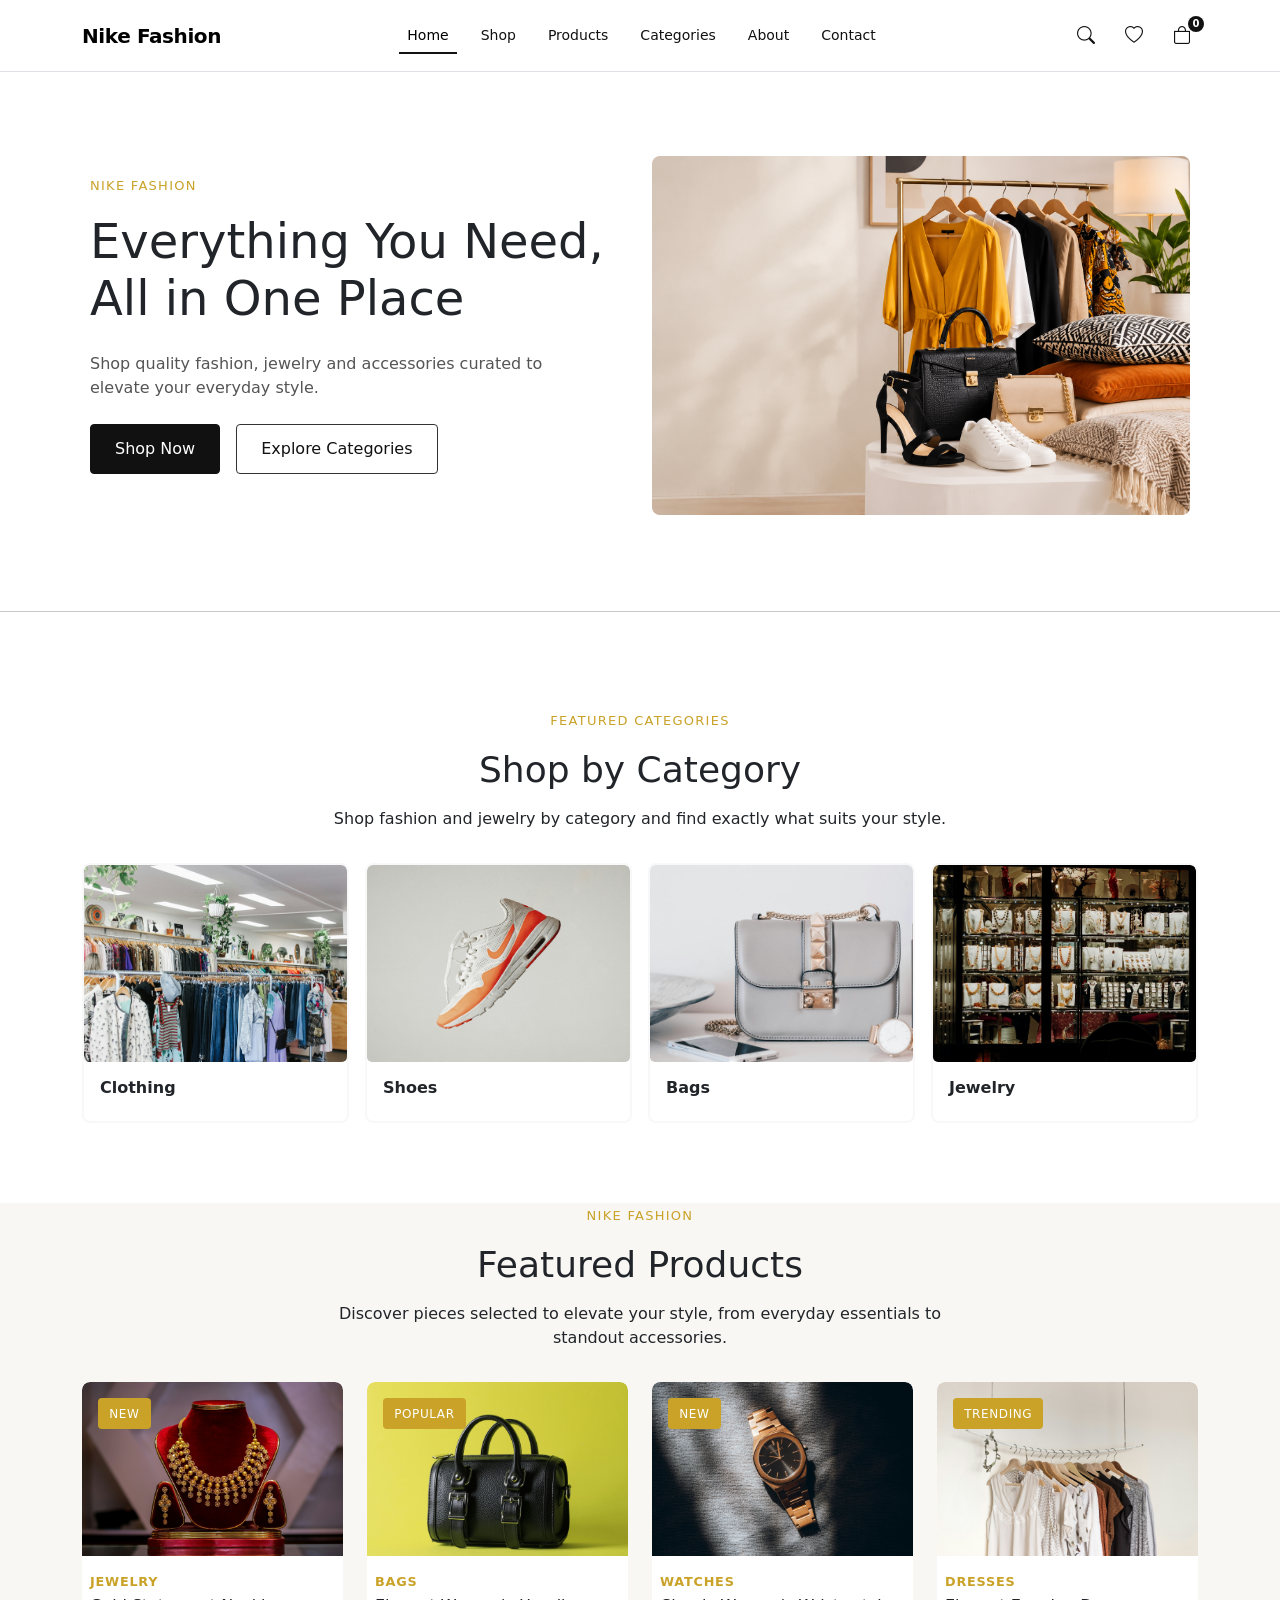
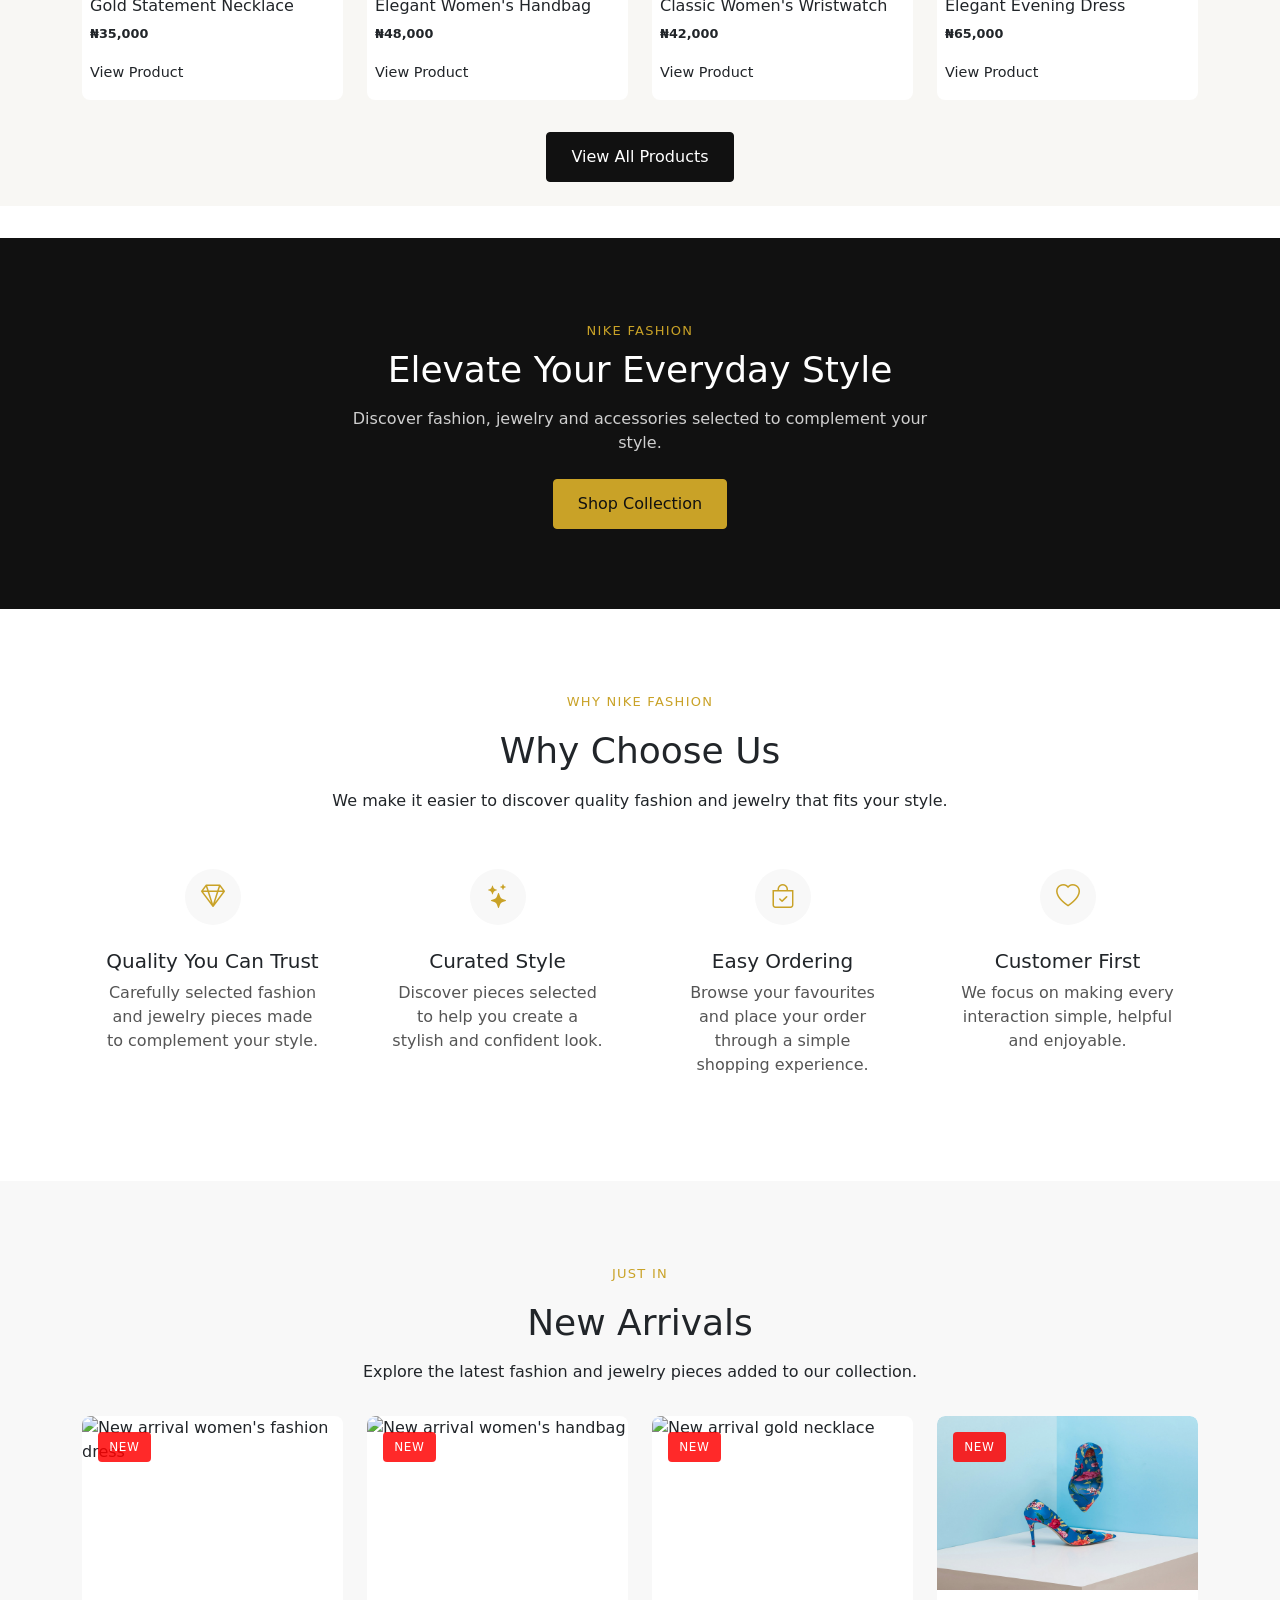
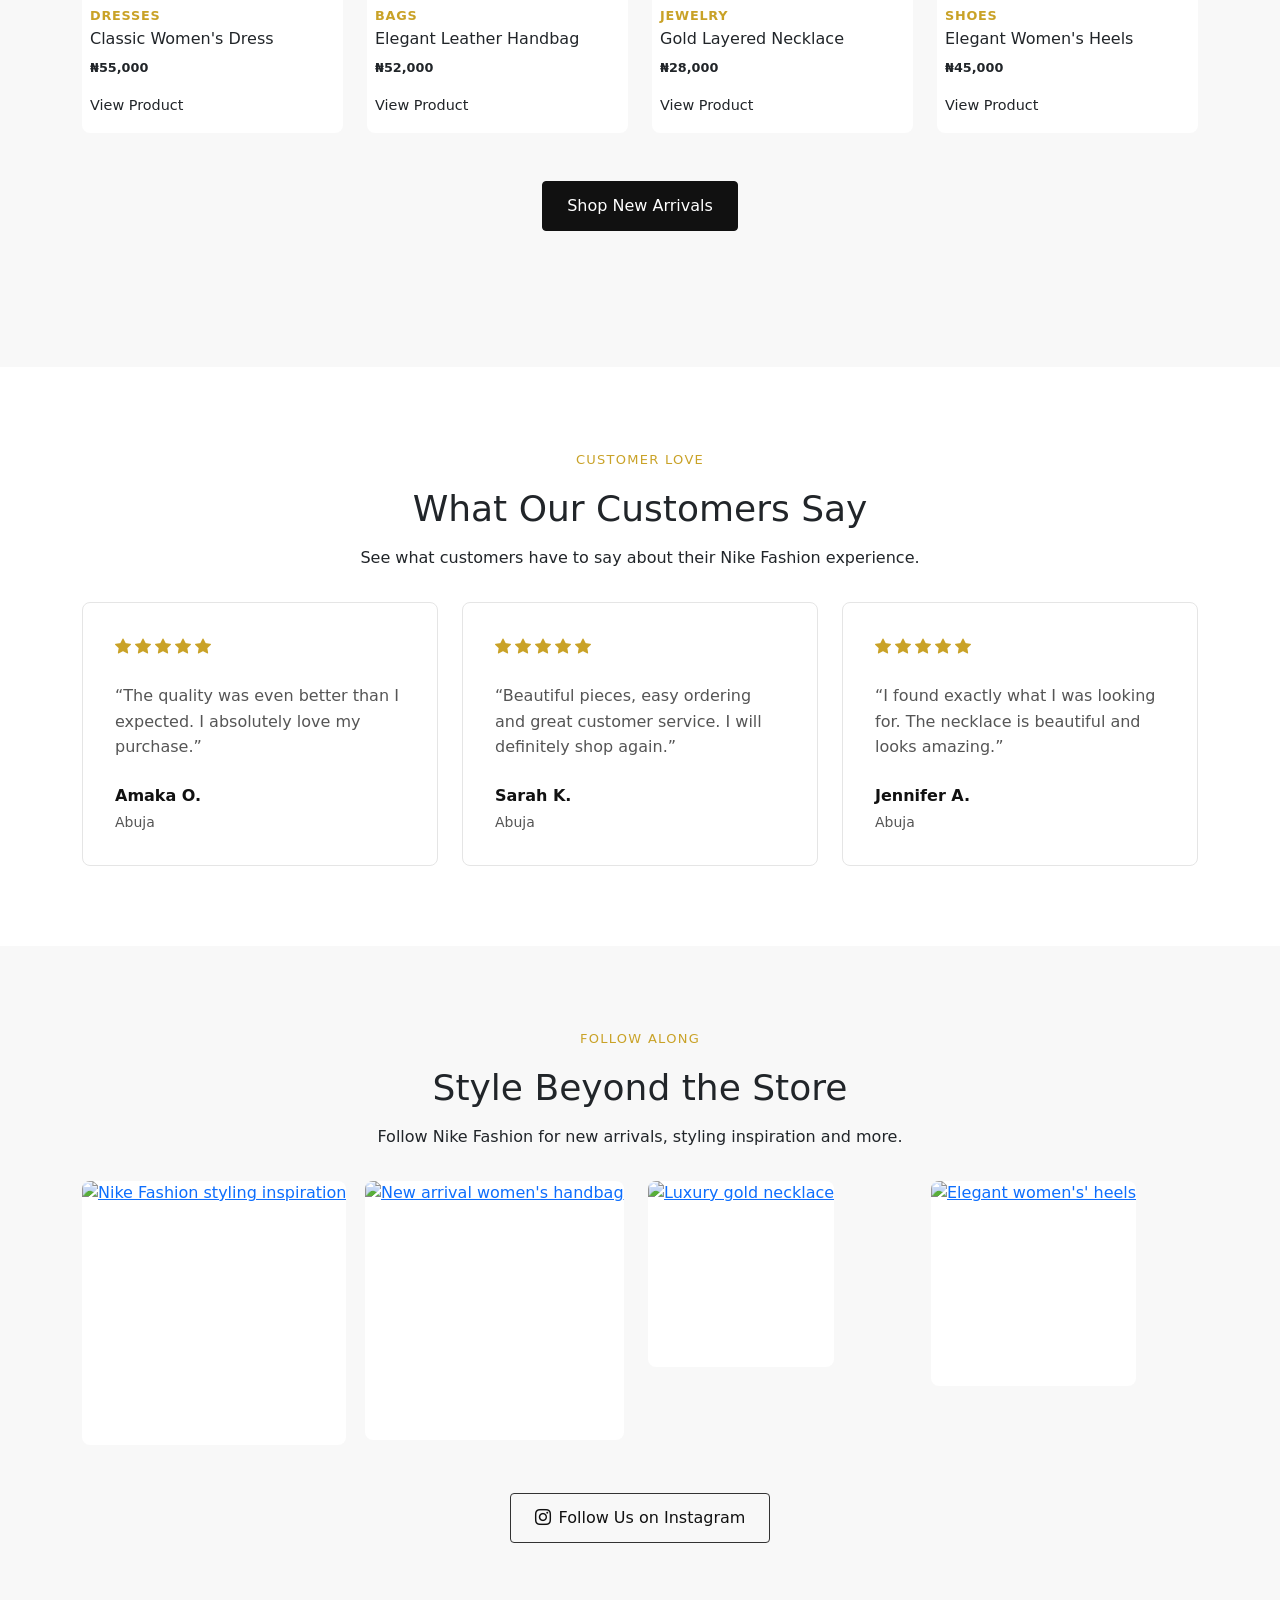
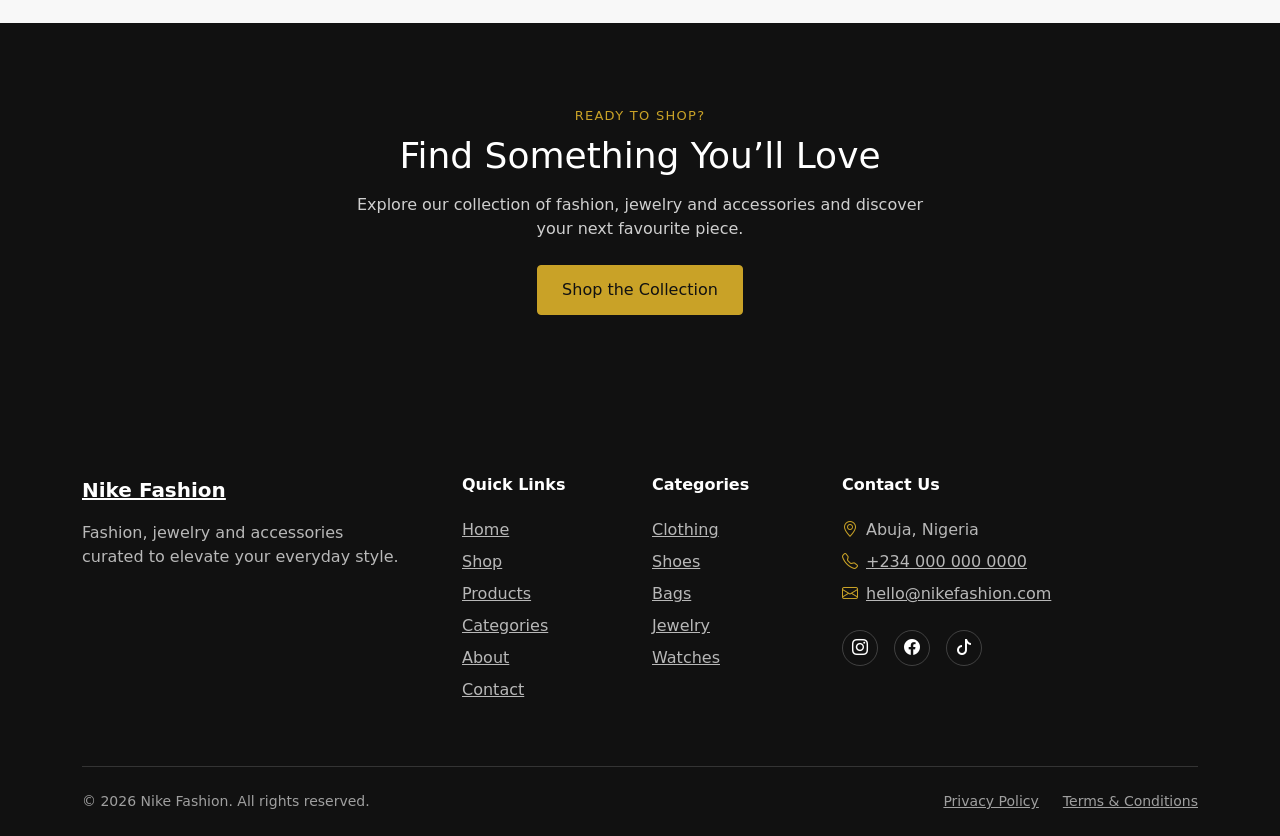
==== commit a055e10f: "feat: completed product details page added product details contents created product-details & shop p" ====
--- a/index.html
+++ b/index.html
@@ -51,9 +51,9 @@
         </li>
 
         <li class="nav-item">
-          <a  class="nav-link"  href="pages/shop.html" > Shop </a>
+          <a  class="nav-link"  href="/shop.html" > Shop </a>
         </li>
-
+         <li class="nav-item"><a href="/product-details.html" class="nav-link">Products</a></li>
         <li class="nav-item">
           <a  class="nav-link"   href="pages/categories.html">Categories </a>
         </li>
@@ -608,7 +608,8 @@
                     <h3>Quick Links</h3>
                     <ul>
                         <li><a href="/index.html">Home</a></li>
-                        <li><a href="/pages/shop.html">Shop</a></li>
+                        <li><a href="/shop.html">Shop</a></li>
+                        <li><a href="/product-details.html">Products</a></li>
                         <li><a href="/pages/categories.html">Categories</a></li>
                         <li><a href="/pages/about.html">About</a></li>
                         <li><a href="/pages/contact.html">Contact</a></li>
--- a/css/style.css
+++ b/css/style.css
@@ -1039,6 +1039,292 @@
 }
 }
 
+/*PRODUCT DETAILS PAGE*/
+#product-details-section nav {
+    margin-bottom: var(--space-2xl);
+}
+
+#product-details-section #product-informations {
+    background-color: var(--color-surface);
+    border-top: 2px solid var(--color-accent);
+    border-left: 2px solid var(--color-accent);
+    border-top-left-radius: 80px;
+    padding: var(--space-lg);
+}
+
+#product-details-section p {
+    max-width: 500px;
+}
+
+/* Product Image */
+#product-details-section .product-image {
+    aspect-ratio: 4 / 5;
+    border-top-left-radius: 120px;
+    border-top-right-radius: 120px;
+    overflow: hidden;
+}
+
+#product-details-section .product-image img {
+    width: 100%;
+    height: 100%;
+    display: block;
+    object-fit: cover;
+    border-top-left-radius: inherit;
+    border-top-right-radius: inherit;
+}
+
+/* Product Information */
+#product-details-section .product-info {
+    padding: var(--space-lg) var(--space-sm);
+}
+
+#product-details-section .product-category {
+    display: inline-block;
+    margin-bottom: var(--space-sm);
+    color: var(--color-accent);
+    font-size: var(--font-size-small);
+    font-weight: var(--font-weight-semibold);
+    text-transform: uppercase;
+    letter-spacing: 0.08em;
+}
+
+#product-details-section h1 {
+    margin-bottom: var(--space-md);
+    color: var(--color-primary);
+    font-size: 2rem;
+    font-weight: var(--font-weight-bold);
+    line-height: var(--line-height-heading);
+}
+
+/* Rating */
+#product-details-section .product-rating {
+    margin-bottom: var(--space-md);
+}
+
+#product-details-section .review-rating {
+    display: flex;
+    gap: 0.2rem;
+    color: var(--color-accent);
+    font-size: var(--font-size-small);
+}
+
+/* Price */
+#product-details-section .product-price {
+    margin-bottom: var(--space-lg);
+    color: var(--color-primary);
+    font-size: var(--font-size-h3);
+    font-weight: var(--font-weight-bold);
+}
+
+#product-details-section .product-description {
+    margin-bottom: var(--space-xl);
+    color: var(--color-secondary);
+    line-height: var(--line-height-body);
+}
+
+/* Product Options */
+#product-details-section .product-options {
+    display: flex;
+    flex-direction: column;
+    gap: var(--space-md);
+    margin-bottom: var(--space-xl);
+    padding: var(--space-md) 0;
+}
+
+#product-details-section .product-options fieldset {
+    width: 100%;
+}
+
+#product-details-section .product-options legend {
+    margin-bottom: var(--space-sm);
+    color: var(--color-primary);
+    font-size: var(--font-size-small);
+    font-weight: var(--font-weight-semibold);
+}
+
+#product-details-section .product-options .form-select {
+    width: 100%;
+    min-height: 44px;
+    border: var(--border-width) solid var(--color-border);
+    border-radius: var(--radius-sm);
+    box-shadow: none;
+    cursor: pointer;
+}
+
+#product-details-section .product-options .form-select:focus {
+    border-color: var(--color-accent);
+    box-shadow: 0 0 0 3px rgba(201, 162, 39, 0.12);
+}
+
+/* Quantity */
+#product-details-section .product-quantity {
+    margin-bottom: var(--space-lg);
+}
+
+#product-details-section .product-quantity label {
+    display: block;
+    margin-bottom: var(--space-sm);
+    color: var(--color-primary);
+    font-size: var(--font-size-small);
+    font-weight: var(--font-weight-semibold);
+}
+
+#product-details-section .quantity-controls {
+    display: flex;
+    align-items: center;
+    gap: 0.4rem;
+}
+
+#product-details-section .quantity-controls button {
+    width: 38px;
+    height: 38px;
+    display: inline-flex;
+    align-items: center;
+    justify-content: center;
+    padding: 0;
+    border: var(--border-width) solid var(--color-border-dark);
+    border-radius: var(--radius-sm);
+    background-color: var(--color-white);
+    color: var(--color-primary);
+    cursor: pointer;
+    transition:
+        background-color var(--transition),
+        color var(--transition),
+        border-color var(--transition);
+}
+
+#product-details-section .quantity-controls button:hover {
+    background-color: var(--color-primary);
+    border-color: var(--color-primary);
+    color: var(--color-white);
+}
+
+#product-details-section .quantity-controls input {
+    width: 55px;
+    height: 38px;
+    padding: 0 var(--space-sm);
+    border: var(--border-width) solid var(--color-border);
+    border-radius: var(--radius-sm);
+    background-color: var(--color-white);
+    color: var(--color-primary);
+    text-align: center;
+}
+
+#product-details-section .quantity-controls input:focus {
+    outline: none;
+    border-color: var(--color-accent);
+}
+
+/* CTA */
+#product-details-section .category-cta {
+    display: flex;
+    flex-direction: column;
+    align-items: flex-start;
+    gap: var(--space-md);
+    padding-top: var(--space-md);
+}
+
+#product-details-section .category-cta .btn-primary-custom {
+    width: 100%;
+    min-height: 48px;
+    padding: 0 var(--space-xl);
+    border: var(--border-width) solid var(--color-primary);
+    border-radius: var(--radius-sm);
+    background-color: var(--color-primary);
+    color: var(--color-white);
+    font-weight: var(--font-weight-semibold);
+    transition:
+        background-color var(--transition),
+        border-color var(--transition),
+        transform var(--transition);
+}
+
+#product-details-section .category-cta .btn-primary-custom:hover {
+    background-color: var(--color-accent);
+    border-color: var(--color-accent);
+    color: var(--color-primary);
+}
+
+#product-details-section .product-link {
+    color: var(--color-primary);
+    font-size: var(--font-size-small);
+    font-weight: var(--font-weight-medium);
+    transition: color var(--transition);
+}
+
+#product-details-section .product-link:hover {
+    color: var(--color-accent);
+}
+/* =========================================
+   PRODUCT INFORMATION
+   ========================================= */
+
+.product-information-section {
+    padding-block: var(--space-3xl);
+}
+
+.product-information-content {
+    max-width: 800px;
+    margin-inline: auto;
+}
+
+.product-information-block {
+    padding-block: var(--space-xl);
+    border-bottom: var(--border-width) solid var(--color-border);
+}
+
+.product-information-block:first-child {
+    padding-top: 0;
+}
+
+.product-information-block:last-child {
+    border-bottom: none;
+}
+
+.product-information-block h2 {
+    margin-bottom: var(--space-md);
+    color: var(--color-primary);
+    font-size: var(--font-size-h4);
+    font-weight: var(--font-weight-semibold);
+}
+
+.product-information-block p {
+    margin: 0;
+    color: var(--color-secondary);
+    line-height: var(--line-height-body);
+}
+
+
+/* Product Details */
+
+.product-details-list {
+    margin: 0;
+}
+
+.product-details-list > div {
+    display: flex;
+    justify-content: space-between;
+    gap: var(--space-md);
+    padding-block: var(--space-sm);
+    border-bottom: var(--border-width) solid var(--color-border);
+}
+
+.product-details-list > div:last-child {
+    border-bottom: none;
+}
+
+.product-details-list dt {
+    color: var(--color-secondary);
+    font-weight: var(--font-weight-medium);
+}
+
+.product-details-list dd {
+    margin: 0;
+    color: var(--color-primary);
+    font-weight: var(--font-weight-medium);
+    text-align: right;
+}
+ 
 /* Media queries */
 /*MOBILE NAVBAR */
 
@@ -1156,6 +1442,72 @@
   .hero-btns .btn {
     width: auto;
   }
+
+  /* PRODUCT DETAILS SECTION STYLES */
+   #product-details-section #product-informations {
+        border-top-left-radius: 120px;
+        padding: var(--space-xl);
+    }
+
+    #product-details-section .product-image {
+        border-top-left-radius: 180px;
+        border-top-right-radius: 180px;
+    }
+
+    #product-details-section .product-info {
+        padding: var(--space-xl);
+    }
+
+    #product-details-section .product-options {
+        flex-direction: row;
+        flex-wrap: wrap;
+        gap: var(--space-lg);
+    }
+
+    #product-details-section .product-options fieldset {
+        width: auto;
+        min-width: 150px;
+    }
+
+    #product-details-section .category-cta .btn-primary-custom {
+        width: auto;
+    }
+
+     .product-information-section {
+        padding-block: var(--space-4xl);
+    }
+
+    .product-information-block {
+        padding-block: var(--space-2xl);
+    }
+}
+@media screen and (min-width: 992px) {
+   #product-details-section nav {
+        margin-bottom: var(--space-5xl);
+    }
+
+    #product-details-section #product-informations {
+        border-top-left-radius: 150px;
+        padding: var(--space-2xl);
+    }
+
+    #product-details-section .product-image {
+        border-top-left-radius: 300px;
+        border-top-right-radius: 300px;
+    }
+
+    #product-details-section .product-info {
+        padding: var(--space-2xl);
+    }
+
+    #product-details-section h1 {
+        font-size: var(--font-size-h1);
+    }
+
+    #product-details-section .category-cta {
+        align-items: flex-start;
+    }
+   
 }
 
 /*ACCESSIBILIT */
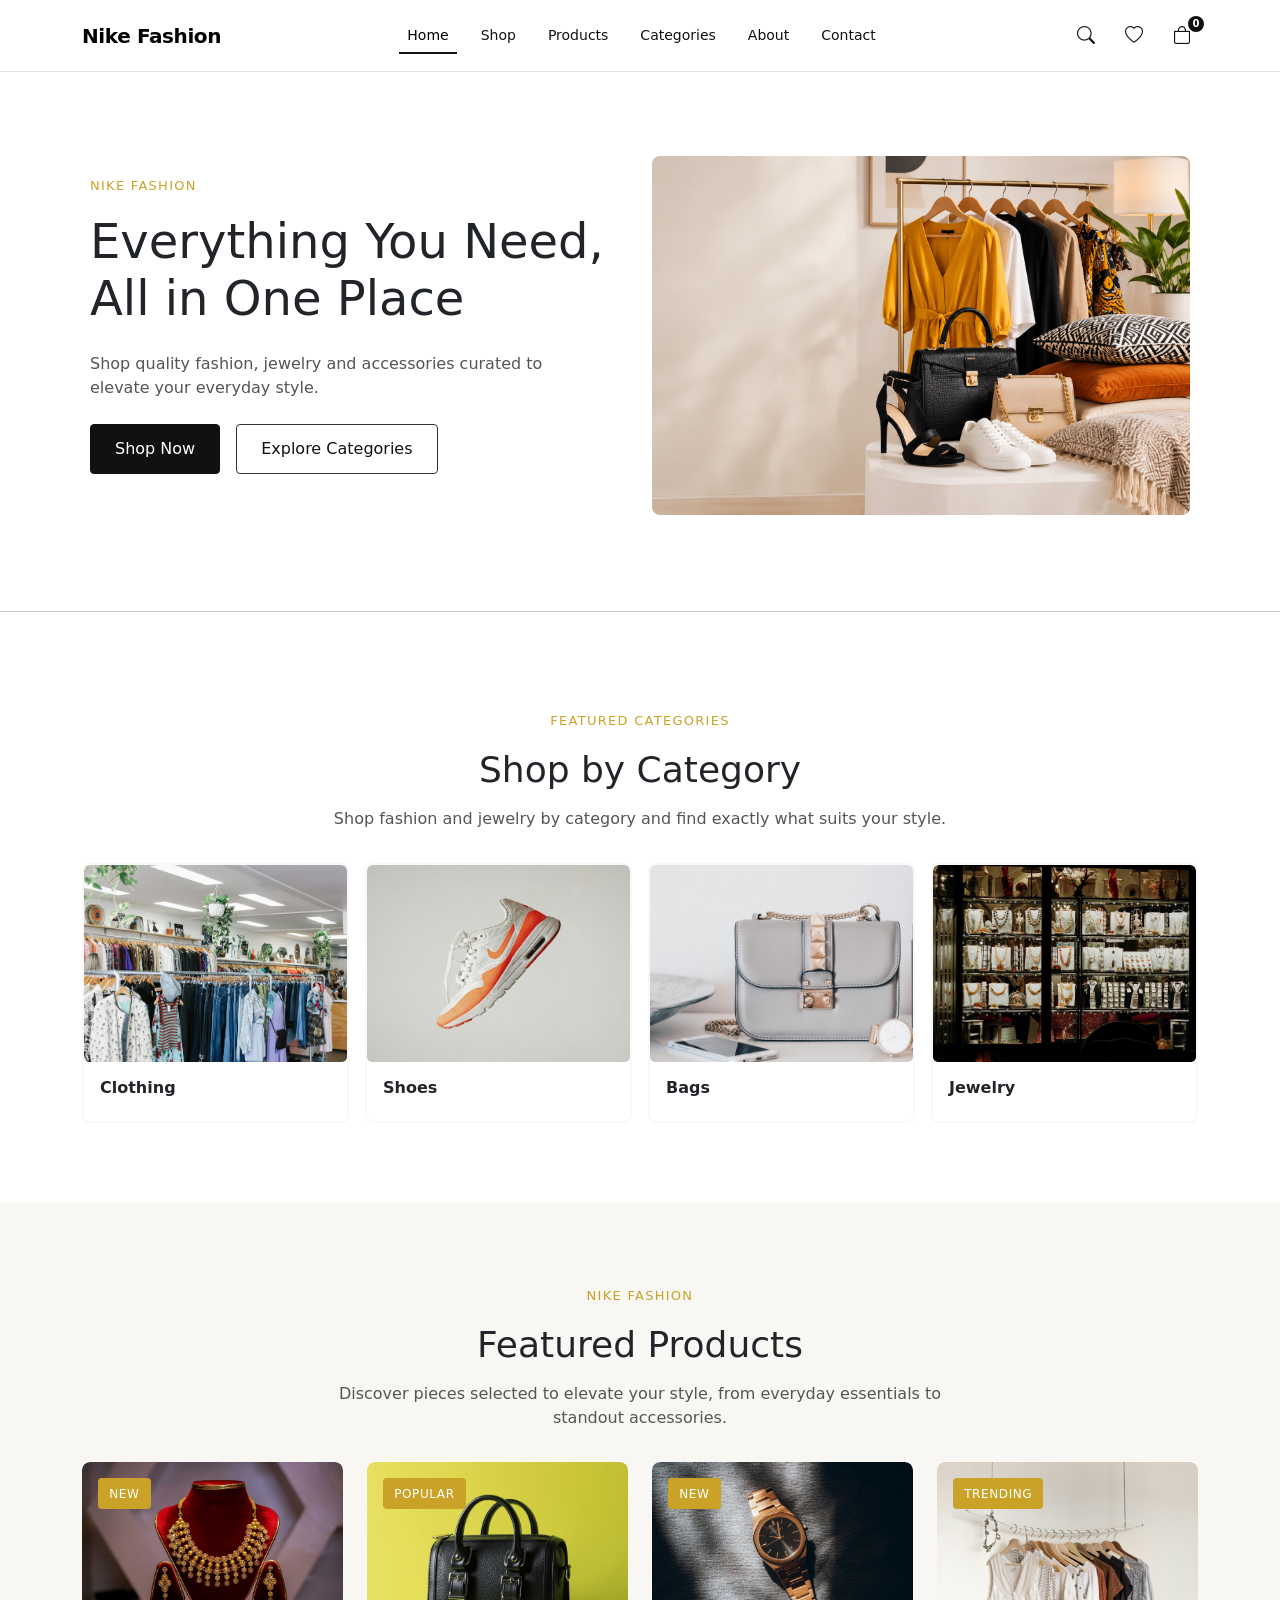
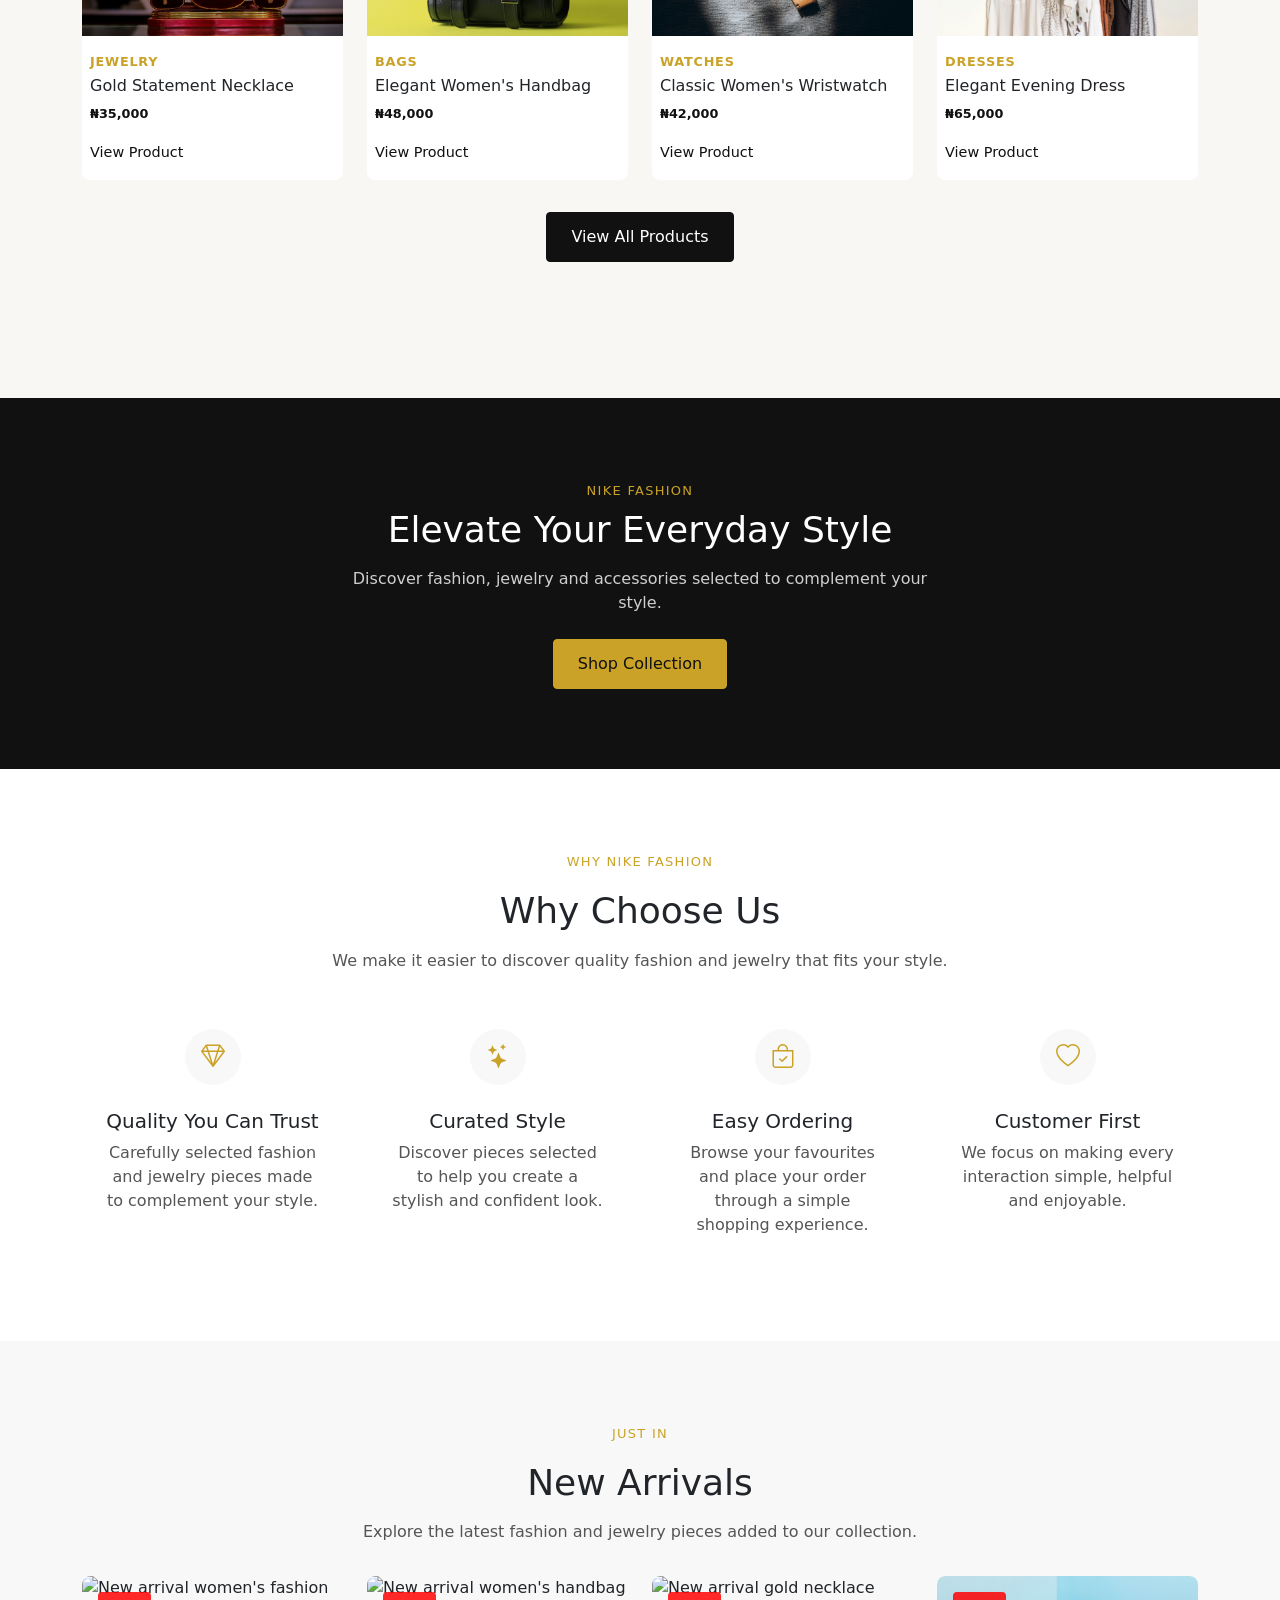
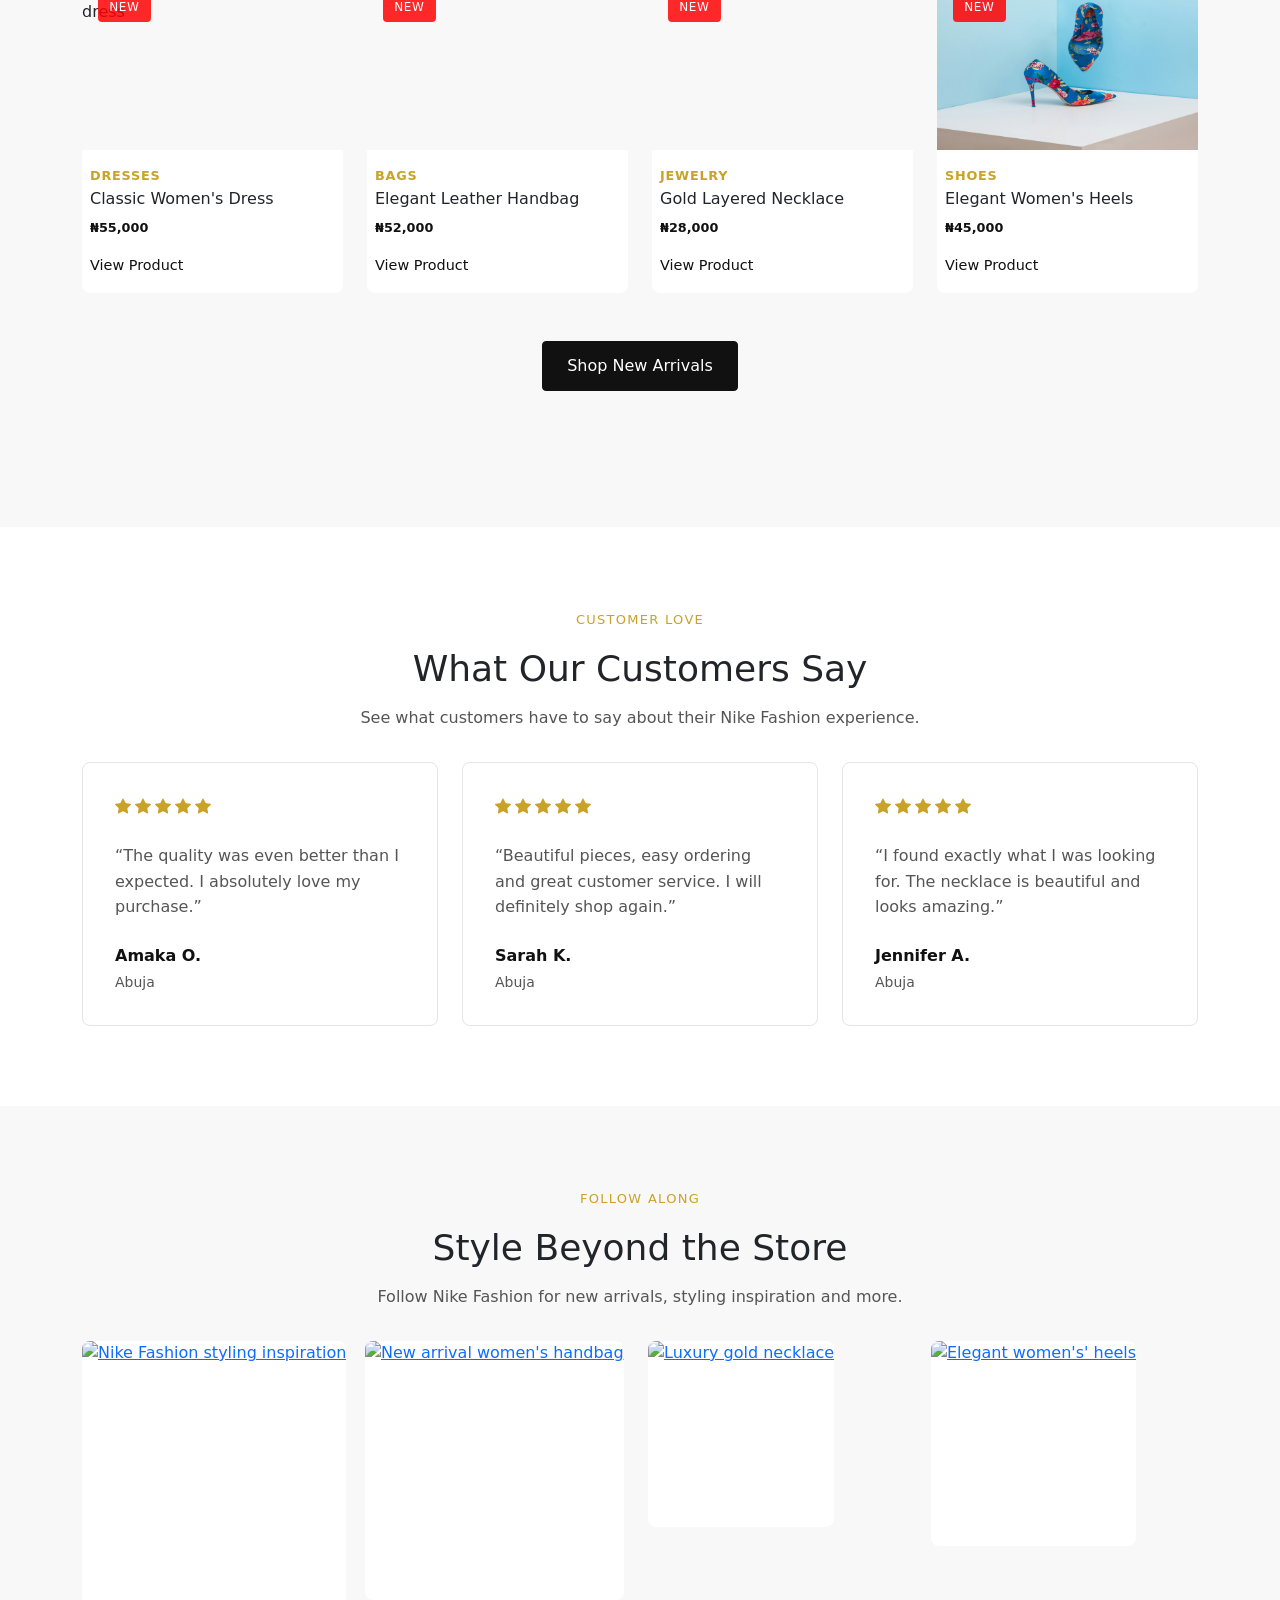
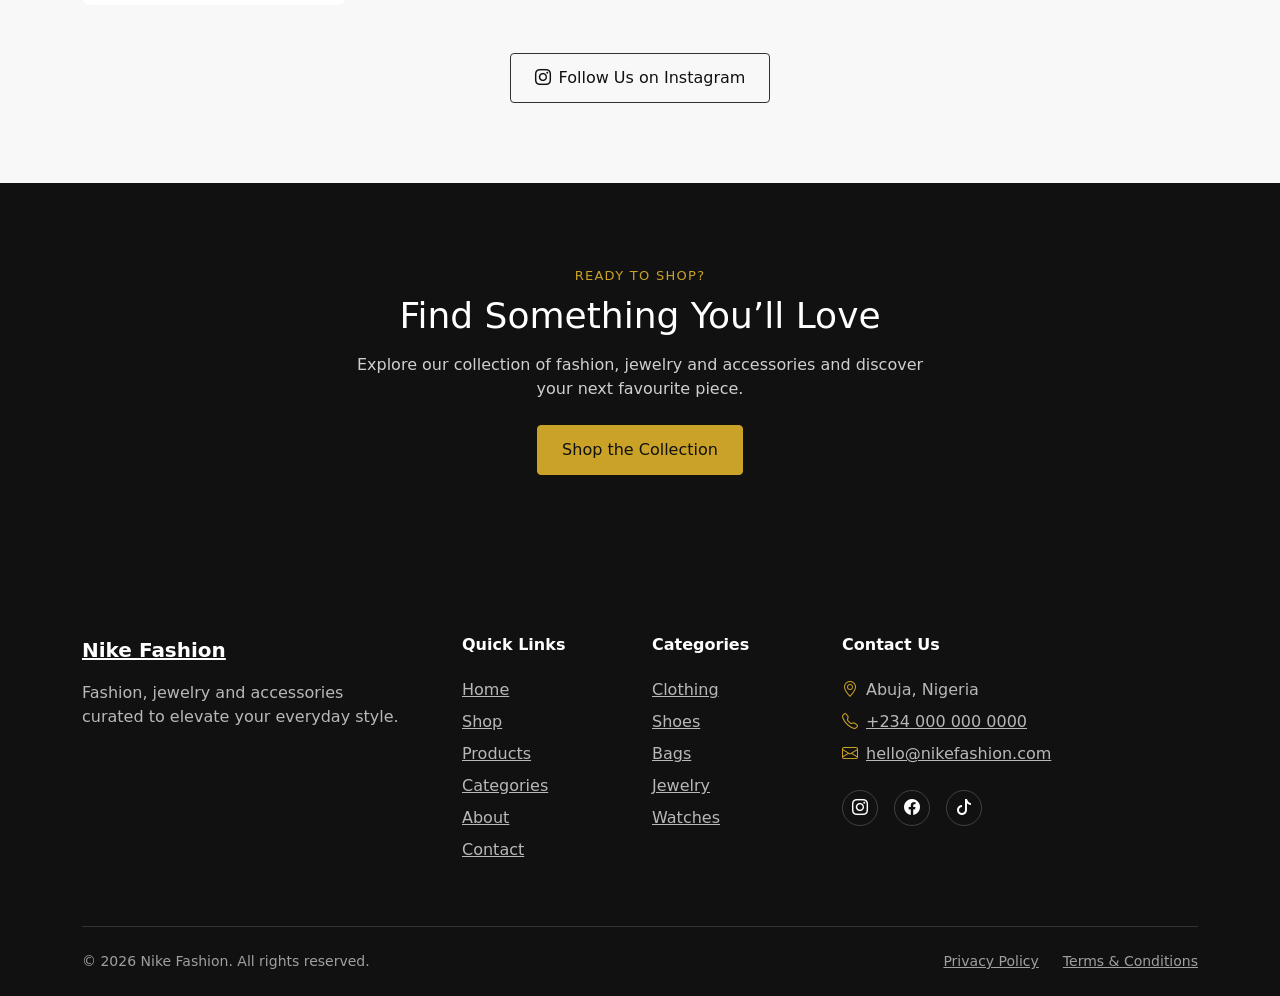
==== commit bfecba87: "Apply remaining changes Co-authored-by: marveeygoodlife <140047149+marveeygoodlife@users.noreply.git" ====
--- a/index.html
+++ b/index.html
@@ -101,8 +101,8 @@
                 </div>
 
                 <div class="hero-btns">
-                    <a href="" class="btn-primary-custom btn">Shop Now</a>
-                    <a href="" class=" btn-secondary-custom btn">Explore Categories</a>
+                    <a href="/shop.html" class="btn-primary-custom btn">Shop Now</a>
+                    <a href="/pages/categories.html" class=" btn-secondary-custom btn">Explore Categories</a>
                 </div>
             </div>
 
@@ -128,7 +128,7 @@
         <!-- feature item 1 -->
         <div class="col-6  col-lg-3">
           <!-- link card to shop -->
-          <a href="">
+          <a href="/shop.html?category=clothes">
           <article class="card category-card">
             <div class="card-img">
               <img src="images/clothes.jpg" alt="" class="card-img-top category-image"  loading="lazy">
@@ -143,7 +143,7 @@
  <!-- feature item 2-->
         <div class="col-6  col-lg-3">
           <!-- link card to shop -->
-          <a href="">
+          <a href="/shop.html?category=shoes">
           <article class="card category-card">
             <div class="card-img">
               <img src="images/shoes.jpg" alt="" class="card-img-top category-image"  loading="lazy">
@@ -158,7 +158,7 @@
          <!-- feature item 3 -->
         <div class="col-6  col-lg-3">
           <!-- link card to shop -->
-          <a href="">
+          <a href="/shop.html?category=bags">
           <article class="card category-card">
             <div class="card-img">
               <img src="images/bag-light-bg.jpg" alt="" class="card-img-top category-image"  loading="lazy">
@@ -173,7 +173,7 @@
          <!-- feature item 4 -->
         <div class="col-6  col-lg-3">
           <!-- link card to shop -->
-          <a href="">
+          <a href="/shop.html?category=jewelry">
           <article class="card category-card">
             <div class="card-img">
               <img src="images/jewellry.jpg" alt="" class="card-img-top category-image"  loading="lazy">
@@ -216,7 +216,7 @@
 
                         <h3>Gold Statement Necklace </h3>
                         <p class="product-price">₦35,000 </p>
-                        <a href="#" class="product-link">View Product </a>
+                        <a href="/product-details.html" class="product-link">View Product </a>
                     </div>
                 </article>
             </div>
@@ -235,7 +235,7 @@
 
                         <h3>Elegant Women's Handbag </h3>
                         <p class="product-price">  ₦48,000 </p>
-                    <a href="#" class="product-link">View Product  </a>
+                    <a href="/product-details.html" class="product-link">View Product  </a>
                     </div>
                 </article>
             </div>
@@ -254,7 +254,7 @@
 
                         <h3> Classic Women's Wristwatch </h3>
                         <p class="product-price"> ₦42,000 </p>
-                        <a href="#" class="product-link">
+                        <a href="/product-details.html" class="product-link">
                             View Product</a>
                     </div>
 
@@ -279,7 +279,7 @@
                         </h3>
                         <p class="product-price">  ₦65,000  </p>
 
-                        <a href="#" class="product-link">
+                        <a href="/product-details.html" class="product-link">
                             View Product
                         </a>
                     </div>
@@ -288,7 +288,7 @@
             </div>
         </div>
         <div class="section-action text-center">
-            <a href="#" class="btn btn-primary-custom">
+            <a href="/shop.html" class="btn btn-primary-custom">
                 View All Products
             </a>
         </div>
@@ -306,7 +306,7 @@
             <p>
                 Discover fashion, jewelry and accessories selected to complement your style.
             </p>
-            <a href="/pages/shop.html" class="btn btn-primary-custom">
+            <a href="/shop.html" class="btn btn-primary-custom">
                 Shop Collection
             </a>
         </div>
@@ -411,7 +411,7 @@
                         <span class="product-category">Dresses</span>
                         <h3>Classic Women's Dress</h3>
                         <p class="product-price">₦55,000</p>
-                        <a href="#" class="product-link">View Product</a>
+                        <a href="/product-details.html" class="product-link">View Product</a>
                     </div>
                 </article>
             </div>
@@ -427,7 +427,7 @@
                         <span class="product-category">Bags</span>
                         <h3>Elegant Leather Handbag</h3>
                         <p class="product-price">₦52,000</p>
-                        <a href="#" class="product-link">View Product</a>
+                        <a href="/product-details.html" class="product-link">View Product</a>
                     </div>
                 </article>
             </div>
@@ -443,7 +443,7 @@
                         <span class="product-category">Jewelry</span>
                         <h3>Gold Layered Necklace</h3>
                         <p class="product-price">₦28,000</p>
-                        <a href="#" class="product-link">View Product</a>
+                        <a href="/product-details.html" class="product-link">View Product</a>
                     </div>
                 </article>
             </div>
@@ -459,14 +459,14 @@
                         <span class="product-category">Shoes</span>
                         <h3>Elegant Women's Heels</h3>
                         <p class="product-price">₦45,000</p>
-                        <a href="#" class="product-link">View Product</a>
+                        <a href="/product-details.html" class="product-link">View Product</a>
                     </div>
                 </article>
             </div>
         </div>
 
         <div class="section-action text-center">
-            <a href="/pages/shop.html" class="btn btn-primary-custom">Shop New Arrivals</a>
+            <a href="/shop.html" class="btn btn-primary-custom">Shop New Arrivals</a>
         </div>
     </div>
 </section>
@@ -572,7 +572,7 @@
         </div>
 
         <div class="social-action text-center">
-            <a href="#" class="btn btn-secondary-custom"><i class="bi bi-instagram" aria-hidden="true"></i> Follow Us on Instagram</a>
+            <a href="https://www.instagram.com" class="btn btn-secondary-custom"><i class="bi bi-instagram" aria-hidden="true"></i> Follow Us on Instagram</a>
         </div>
     </div>
 </section>
@@ -584,7 +584,7 @@
             <span class="small-label">READY TO SHOP?</span>
             <h2>Find Something You’ll Love</h2>
             <p>Explore our collection of fashion, jewelry and accessories and discover your next favourite piece.</p>
-            <a href="/pages/shop.html" class="btn btn-primary-custom">Shop the Collection</a>
+            <a href="/shop.html" class="btn btn-primary-custom">Shop the Collection</a>
         </div>
     </div>
 </section>
@@ -622,11 +622,11 @@
                 <div class="footer-column">
                     <h3>Categories</h3>
                     <ul>
-                        <li><a href="#">Clothing</a></li>
-                        <li><a href="#">Shoes</a></li>
-                        <li><a href="#">Bags</a></li>
-                        <li><a href="#">Jewelry</a></li>
-                        <li><a href="#">Watches</a></li>
+                        <li><a href="/shop.html?category=clothes">Clothing</a></li>
+                        <li><a href="/shop.html?category=shoes">Shoes</a></li>
+                        <li><a href="/shop.html?category=bags">Bags</a></li>
+                        <li><a href="/shop.html?category=jewelry">Jewelry</a></li>
+                        <li><a href="/shop.html?category=watches">Watches</a></li>
                     </ul>
                 </div>
             </div>
@@ -653,8 +653,8 @@
         <div class="footer-bottom">
             <p>&copy; 2026 Nike Fashion. All rights reserved.</p>
             <div class="footer-legal">
-                <a href="#">Privacy Policy</a>
-                <a href="#">Terms & Conditions</a>
+                <a href="/pages/about.html">Privacy Policy</a>
+                <a href="/pages/contact.html">Terms & Conditions</a>
             </div>
         </div>
     </div>
--- a/css/style.css
+++ b/css/style.css
@@ -9,6 +9,9 @@
   --color-border: #e5e5e5;
   --color-border-dark: #555555;
   --color-accent: #c9a227;
+  --color-text: var(--color-primary);
+  --color-text-secondary: var(--color-secondary);
+  --color-light: var(--color-surface);
 
   /*TYPOGRAPHY*/
   --font-primary: "Inter", sans-serif;
@@ -42,9 +45,11 @@
   --container-width: 75rem;          /* 1200px */
   --section-padding: 5rem;            /* 80px */
   --section-padding-mobile: 3.5rem;   /* 56px */
+  --space-section: var(--section-padding);
 
   /*  BORDERS & RADIUS */
  --border-width: 1px; /* 1px */
+  --border-style: solid;
   --radius-sm: 0.25rem;      /* 4px */
   --radius-md: 0.5rem;       /* 8px */
 
@@ -746,45 +751,6 @@
     border-color: var(--color-white);
 }
 
-#cta {
-    padding: var(--section-padding) 0;
-    background-color: var(--color-primary);
-    color: var(--color-white);
-}
-
-.cta-content {
-    max-width: 700px;
-    margin: 0 auto;
-}
-
-.cta-content .small-label {
-    margin-bottom: var(--space-sm);
-}
-
-.cta-content h2 {
-    margin: 0 0 var(--space-md);
-    font-size: var(--font-size-h2);
-    line-height: var(--line-height-heading);
-}
-
-.cta-content p {
-    max-width: 600px;
-    margin: 0 auto var(--space-lg);
-    color: rgba(255, 255, 255, 0.8);
-}
-
-#cta .btn-primary-custom {
-    background-color: var(--color-accent);
-    color: var(--color-primary);
-    border-color: var(--color-accent);
-}
-
-#cta .btn-primary-custom:hover {
-    background-color: var(--color-white);
-    color: var(--color-primary);
-    border-color: var(--color-white);
-}
-
 #site-footer {
     padding: var(--section-padding) 0 var(--space-lg);
     background-color: var(--color-primary);
@@ -1338,10 +1304,6 @@
     font-size: 30px;
   }
 
-  h3 {
-    font-size: var(--font-size-h3);
-  }
-
   .section {
     padding-block: var(--section-padding-mobile);
   }
@@ -1481,6 +1443,633 @@
         padding-block: var(--space-2xl);
     }
 }
+/* CATEGORY STYLE */
+/* ========================================
+   PAGE HEADER
+======================================== */
+
+#page-header-section {
+    padding-block: var(--space-3xl);
+}
+
+/*CATEGORIES */
+#categories-section {
+    padding-bottom: var(--space-3xl);
+}
+
+.categories-grid {
+    display: grid;
+    grid-template-columns: 1fr;
+    gap: var(--space-lg);
+}
+
+.category-card {
+    display: block;
+    overflow: hidden;
+    color: var(--color-primary);
+    text-decoration: none;
+    background: var(--color-surface);
+    border-radius: var(--radius-md);
+    transition: transform var(--transition), box-shadow var(--transition);
+}
+
+.category-card:hover {
+    color: var(--color-primary);
+    transform: translateY(-4px);
+    box-shadow: var(--shadow-light);
+}
+
+.category-image {
+    aspect-ratio: 4 / 5;
+    overflow: hidden;
+}
+
+.category-image img {
+    width: 100%;
+    height: 100%;
+    object-fit: cover;
+    transition: transform var(--transition);
+}
+
+.category-card:hover .category-image img {
+    transform: scale(1.04);
+}
+
+.category-content {
+    display: flex;
+    align-items: center;
+    justify-content: space-between;
+    gap: var(--space-md);
+    padding: var(--space-lg);
+}
+
+.category-content h2 {
+    margin: 0;
+    font-size: var(--font-size-h4);
+    font-weight: var(--font-weight-semibold);
+}
+
+.category-content span {
+    display: inline-flex;
+    align-items: center;
+    gap: var(--space-xs);
+    color: var(--color-secondary);
+    font-size: var(--font-size-small);
+    font-weight: var(--font-weight-medium);
+    white-space: nowrap;
+    transition: color var(--transition);
+}
+
+.category-card:hover .category-content span {
+    color: var(--color-accent);
+}
+
+
+/* CATEGORY CTA */
+
+#category-cta-section {
+    padding-block: var(--space-3xl);
+    background: var(--color-surface);
+}
+
+.category-cta-content {
+    max-width: 650px;
+    margin-inline: auto;
+    text-align: center;
+}
+
+.category-cta-content .section-label {
+    display: inline-block;
+    margin-bottom: var(--space-sm);
+    color: var(--color-accent);
+    font-size: var(--font-size-small);
+    font-weight: var(--font-weight-semibold);
+    text-transform: uppercase;
+    letter-spacing: 0.08em;
+}
+
+.category-cta-content h2 {
+    margin-bottom: var(--space-md);
+    color: var(--color-primary);
+    font-size: var(--font-size-h3);
+    font-weight: var(--font-weight-semibold);
+    line-height: var(--line-height-heading);
+}
+
+.category-cta-content p {
+    max-width: 500px;
+    margin: 0 auto var(--space-lg);
+    color: var(--color-secondary);
+    line-height: var(--line-height-body);
+}
+
+.category-cta-content .btn-primary-custom {
+    display: inline-flex;
+    align-items: center;
+    justify-content: center;
+    gap: var(--space-sm);
+}
+
+ /* ========================================
+   ABOUT INTRODUCTION
+======================================== */
+
+#about-introduction-section {
+    padding-block: var(--space-3xl);
+}
+
+.about-image {
+    overflow: hidden;
+    border-top-left-radius: 120px;
+    border-bottom-right-radius: var(--radius-md);
+}
+
+.about-image img {
+    width: 100%;
+    height: 100%;
+    aspect-ratio: 4 / 5;
+    object-fit: cover;
+}
+
+.about-content {
+    padding-top: var(--space-md);
+}
+
+.about-content .section-label {
+    display: inline-block;
+    margin-bottom: var(--space-sm);
+    color: var(--color-accent);
+    font-size: var(--font-size-small);
+    font-weight: var(--font-weight-semibold);
+    text-transform: uppercase;
+    letter-spacing: 0.08em;
+}
+
+.about-content h2 {
+    margin-bottom: var(--space-lg);
+    color: var(--color-primary);
+    font-size: var(--font-size-h2);
+    font-weight: var(--font-weight-semibold);
+    line-height: var(--line-height-heading);
+}
+
+.about-content p {
+    margin-bottom: var(--space-md);
+    color: var(--color-secondary);
+    line-height: var(--line-height-body);
+}
+
+.about-content p:last-child {
+    margin-bottom: 0;
+}
+
+
+/* ========================================
+   ABOUT VALUES
+======================================== */
+
+#about-values-section {
+    padding-block: var(--space-3xl);
+    background: var(--color-surface);
+}
+
+.about-section-heading {
+    max-width: 650px;
+    margin-bottom: var(--space-2xl);
+    text-align: center;
+    margin-inline: auto;
+}
+
+.about-section-heading .section-label {
+    display: inline-block;
+    margin-bottom: var(--space-sm);
+    color: var(--color-accent);
+    font-size: var(--font-size-small);
+    font-weight: var(--font-weight-semibold);
+    text-transform: uppercase;
+    letter-spacing: 0.08em;
+}
+
+.about-section-heading h2 {
+    margin-bottom: var(--space-md);
+    color: var(--color-primary);
+    font-size: var(--font-size-h2);
+    font-weight: var(--font-weight-semibold);
+    line-height: var(--line-height-heading);
+}
+
+.about-section-heading p {
+    margin: 0;
+    color: var(--color-secondary);
+    line-height: var(--line-height-body);
+}
+
+.about-value-card {
+    height: 100%;
+    padding: var(--space-xl);
+    text-align: center;
+    background: var(--color-white);
+    border: var(--border-width) solid var(--color-border);
+    border-radius: var(--radius-md);
+    transition: transform var(--transition), box-shadow var(--transition);
+}
+
+.about-value-card:hover {
+    transform: translateY(-4px);
+    box-shadow: var(--shadow-light);
+}
+
+.about-value-icon {
+    display: flex;
+    align-items: center;
+    justify-content: center;
+    width: 50px;
+    height: 50px;
+    margin: 0 auto var(--space-md);
+    color: var(--color-accent);
+    font-size: 1.5rem;
+    border: var(--border-width) solid var(--color-accent);
+    border-radius: 50%;
+}
+
+.about-value-card h3 {
+    margin-bottom: var(--space-sm);
+    color: var(--color-primary);
+    font-size: var(--font-size-h4);
+    font-weight: var(--font-weight-semibold);
+}
+
+.about-value-card p {
+    margin: 0;
+    color: var(--color-secondary);
+    line-height: var(--line-height-body);
+}
+
+
+/* ========================================
+   ABOUT CTA
+======================================== */
+
+#about-cta-section {
+    padding-block: var(--space-3xl);
+}
+
+.about-cta-content {
+    max-width: 650px;
+    margin-inline: auto;
+    text-align: center;
+}
+
+.about-cta-content .section-label {
+    display: inline-block;
+    margin-bottom: var(--space-sm);
+    color: var(--color-accent);
+    font-size: var(--font-size-small);
+    font-weight: var(--font-weight-semibold);
+    text-transform: uppercase;
+    letter-spacing: 0.08em;
+}
+
+.about-cta-content h2 {
+    margin-bottom: var(--space-md);
+    color: var(--color-primary);
+    font-size: var(--font-size-h2);
+    font-weight: var(--font-weight-semibold);
+    line-height: var(--line-height-heading);
+}
+
+.about-cta-content p {
+    max-width: 500px;
+    margin: 0 auto var(--space-lg);
+    color: var(--color-secondary);
+    line-height: var(--line-height-body);
+}
+
+.about-cta-content .btn-primary-custom {
+    display: inline-flex;
+    align-items: center;
+    justify-content: center;
+    gap: var(--space-sm);
+}
+/* ========================================
+   CONTACT SECTION
+======================================== */
+
+#contact-section {
+    padding-block: var(--space-3xl);
+}
+
+.contact-information {
+    margin-bottom: var(--space-xl);
+}
+
+.contact-information .section-label {
+    display: inline-block;
+    margin-bottom: var(--space-sm);
+    color: var(--color-accent);
+    font-size: var(--font-size-small);
+    font-weight: var(--font-weight-semibold);
+    text-transform: uppercase;
+    letter-spacing: 0.08em;
+}
+
+.contact-information h2 {
+    margin-bottom: var(--space-md);
+    color: var(--color-primary);
+    font-size: var(--font-size-h2);
+    font-weight: var(--font-weight-semibold);
+    line-height: var(--line-height-heading);
+}
+
+.contact-information > p {
+    max-width: 500px;
+    margin-bottom: var(--space-xl);
+    color: var(--color-secondary);
+    line-height: var(--line-height-body);
+}
+
+
+/* ========================================
+   CONTACT DETAILS
+======================================== */
+
+.contact-details {
+    display: flex;
+    flex-direction: column;
+    gap: var(--space-lg);
+}
+
+.contact-detail {
+    display: flex;
+    align-items: flex-start;
+    gap: var(--space-md);
+}
+
+.contact-detail-icon {
+    display: flex;
+    flex-shrink: 0;
+    align-items: center;
+    justify-content: center;
+    width: 44px;
+    height: 44px;
+    color: var(--color-accent);
+    font-size: 1.1rem;
+    border: var(--border-width) solid var(--color-accent);
+    border-radius: 50%;
+}
+
+.contact-detail h3 {
+    margin-bottom: var(--space-xs);
+    color: var(--color-primary);
+    font-size: var(--font-size-body);
+    font-weight: var(--font-weight-semibold);
+}
+
+.contact-detail a,
+.contact-detail p {
+    margin: 0;
+    color: var(--color-secondary);
+    line-height: var(--line-height-body);
+}
+
+.contact-detail a {
+    text-decoration: none;
+    transition: color var(--transition);
+}
+
+.contact-detail a:hover {
+    color: var(--color-accent);
+}
+
+
+/* ========================================
+   CONTACT FORM
+======================================== */
+
+.contact-form-wrapper {
+    padding: var(--space-xl);
+    background: var(--color-surface);
+    border: var(--border-width) solid var(--color-border);
+    border-radius: var(--radius-md);
+}
+
+.contact-form-wrapper h2 {
+    margin-bottom: var(--space-lg);
+    color: var(--color-primary);
+    font-size: var(--font-size-h3);
+    font-weight: var(--font-weight-semibold);
+}
+
+.contact-form .form-label {
+    margin-bottom: var(--space-sm);
+    color: var(--color-primary);
+    font-size: var(--font-size-small);
+    font-weight: var(--font-weight-medium);
+}
+
+.contact-form .form-control {
+    min-height: 46px;
+    padding: var(--space-sm) var(--space-md);
+    color: var(--color-primary);
+    background-color: var(--color-white);
+    border: var(--border-width) solid var(--color-border);
+    border-radius: var(--radius-sm);
+    box-shadow: none;
+}
+
+.contact-form textarea.form-control {
+    min-height: 140px;
+    resize: vertical;
+}
+
+.contact-form .form-control::placeholder {
+    color: var(--color-secondary);
+    opacity: 0.7;
+}
+
+.contact-form .form-control:focus {
+    border-color: var(--color-accent);
+    box-shadow: 0 0 0 2px rgba(201, 162, 39, 0.12);
+}
+
+.contact-form .btn-primary-custom {
+    display: inline-flex;
+    align-items: center;
+    justify-content: center;
+    gap: var(--space-sm);
+    width: 100%;
+}
+
+
+/* ========================================
+   CONTACT CTA
+======================================== */
+
+#contact-cta-section {
+    padding-block: var(--space-3xl);
+    background: var(--color-surface);
+}
+
+.contact-cta-content {
+    max-width: 650px;
+    margin-inline: auto;
+    text-align: center;
+}
+
+.contact-cta-content .section-label {
+    display: inline-block;
+    margin-bottom: var(--space-sm);
+    color: var(--color-accent);
+    font-size: var(--font-size-small);
+    font-weight: var(--font-weight-semibold);
+    text-transform: uppercase;
+    letter-spacing: 0.08em;
+}
+
+.contact-cta-content h2 {
+    margin-bottom: var(--space-md);
+    color: var(--color-primary);
+    font-size: var(--font-size-h2);
+    font-weight: var(--font-weight-semibold);
+    line-height: var(--line-height-heading);
+}
+
+.contact-cta-content p {
+    max-width: 500px;
+    margin: 0 auto var(--space-lg);
+    color: var(--color-secondary);
+    line-height: var(--line-height-body);
+}
+
+.contact-cta-content .btn-primary-custom {
+    display: inline-flex;
+    align-items: center;
+    justify-content: center;
+    gap: var(--space-sm);
+}
+
+
+/* ========================================
+   TABLET
+======================================== */
+
+@media (min-width: 768px) {
+
+    #contact-section {
+        padding-block: var(--space-4xl);
+    }
+
+    .contact-information {
+        margin-bottom: 0;
+    }
+
+    .contact-form-wrapper {
+        padding: var(--space-2xl);
+    }
+
+    .contact-form .btn-primary-custom {
+        width: auto;
+    }
+
+    #contact-cta-section {
+        padding-block: var(--space-4xl);
+    }
+
+}
+
+
+/* ========================================
+   DESKTOP
+======================================== */
+
+@media (min-width: 992px) {
+
+    .contact-information {
+        padding-right: var(--space-2xl);
+    }
+
+}
+
+
+/* ========================================
+   TABLET
+======================================== */
+
+@media (min-width: 768px) {
+
+    #about-introduction-section {
+        padding-block: var(--space-4xl);
+    }
+
+    .about-image {
+        border-top-left-radius: 180px;
+    }
+
+    .about-content {
+        padding-top: 0;
+        padding-inline: var(--space-lg);
+    }
+
+    #about-values-section {
+        padding-block: var(--space-4xl);
+    }
+
+    .about-value-card {
+        padding: var(--space-2xl);
+    }
+
+    #about-cta-section {
+        padding-block: var(--space-4xl);
+    }
+
+}
+
+
+/* ========================================
+   DESKTOP
+======================================== */
+
+@media (min-width: 992px) {
+
+    .about-image img {
+        aspect-ratio: 1 / 1;
+    }
+
+    .about-content {
+        padding-inline: var(--space-2xl);
+    }
+
+}
+
+
+@media (min-width: 768px) {
+
+    #page-header-section {
+        padding-block: var(--space-4xl);
+    }
+
+    .page-header-content h1 {
+        font-size: var(--font-size-h1);
+    }
+
+    #categories-section {
+        padding-bottom: var(--space-4xl);
+    }
+
+    .categories-grid {
+        grid-template-columns: repeat(2, 1fr);
+        gap: var(--space-xl);
+    }
+
+    .category-image {
+        aspect-ratio: 1 / 1;
+    }
+
+    #category-cta-section {
+        padding-block: var(--space-4xl);
+    }
+
+}
 @media screen and (min-width: 992px) {
    #product-details-section nav {
         margin-bottom: var(--space-5xl);
@@ -1507,7 +2096,15 @@
     #product-details-section .category-cta {
         align-items: flex-start;
     }
+   /* CATEGORY PAGE */
    
+    .categories-grid {
+        grid-template-columns: repeat(4, 1fr);
+    }
+
+    .category-content {
+        padding: var(--space-lg);
+    }
 }
 
 /*ACCESSIBILIT */
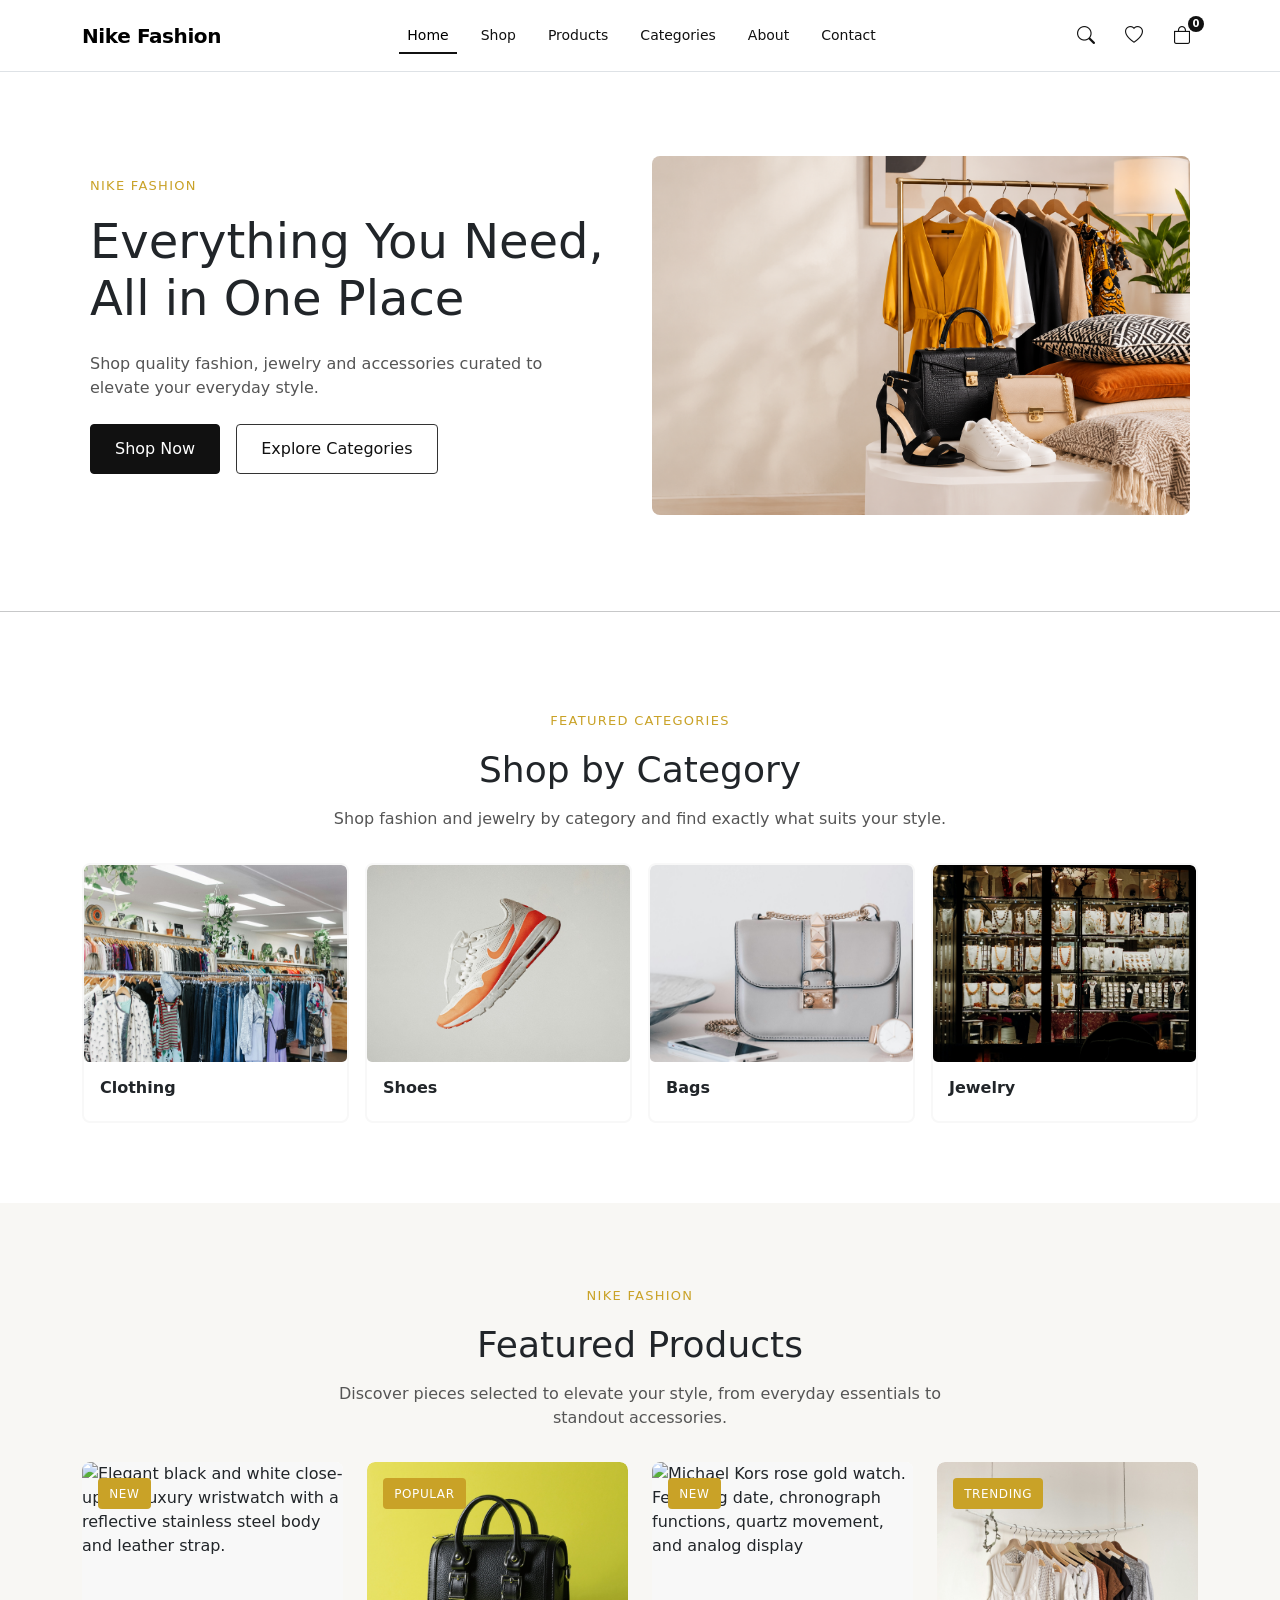
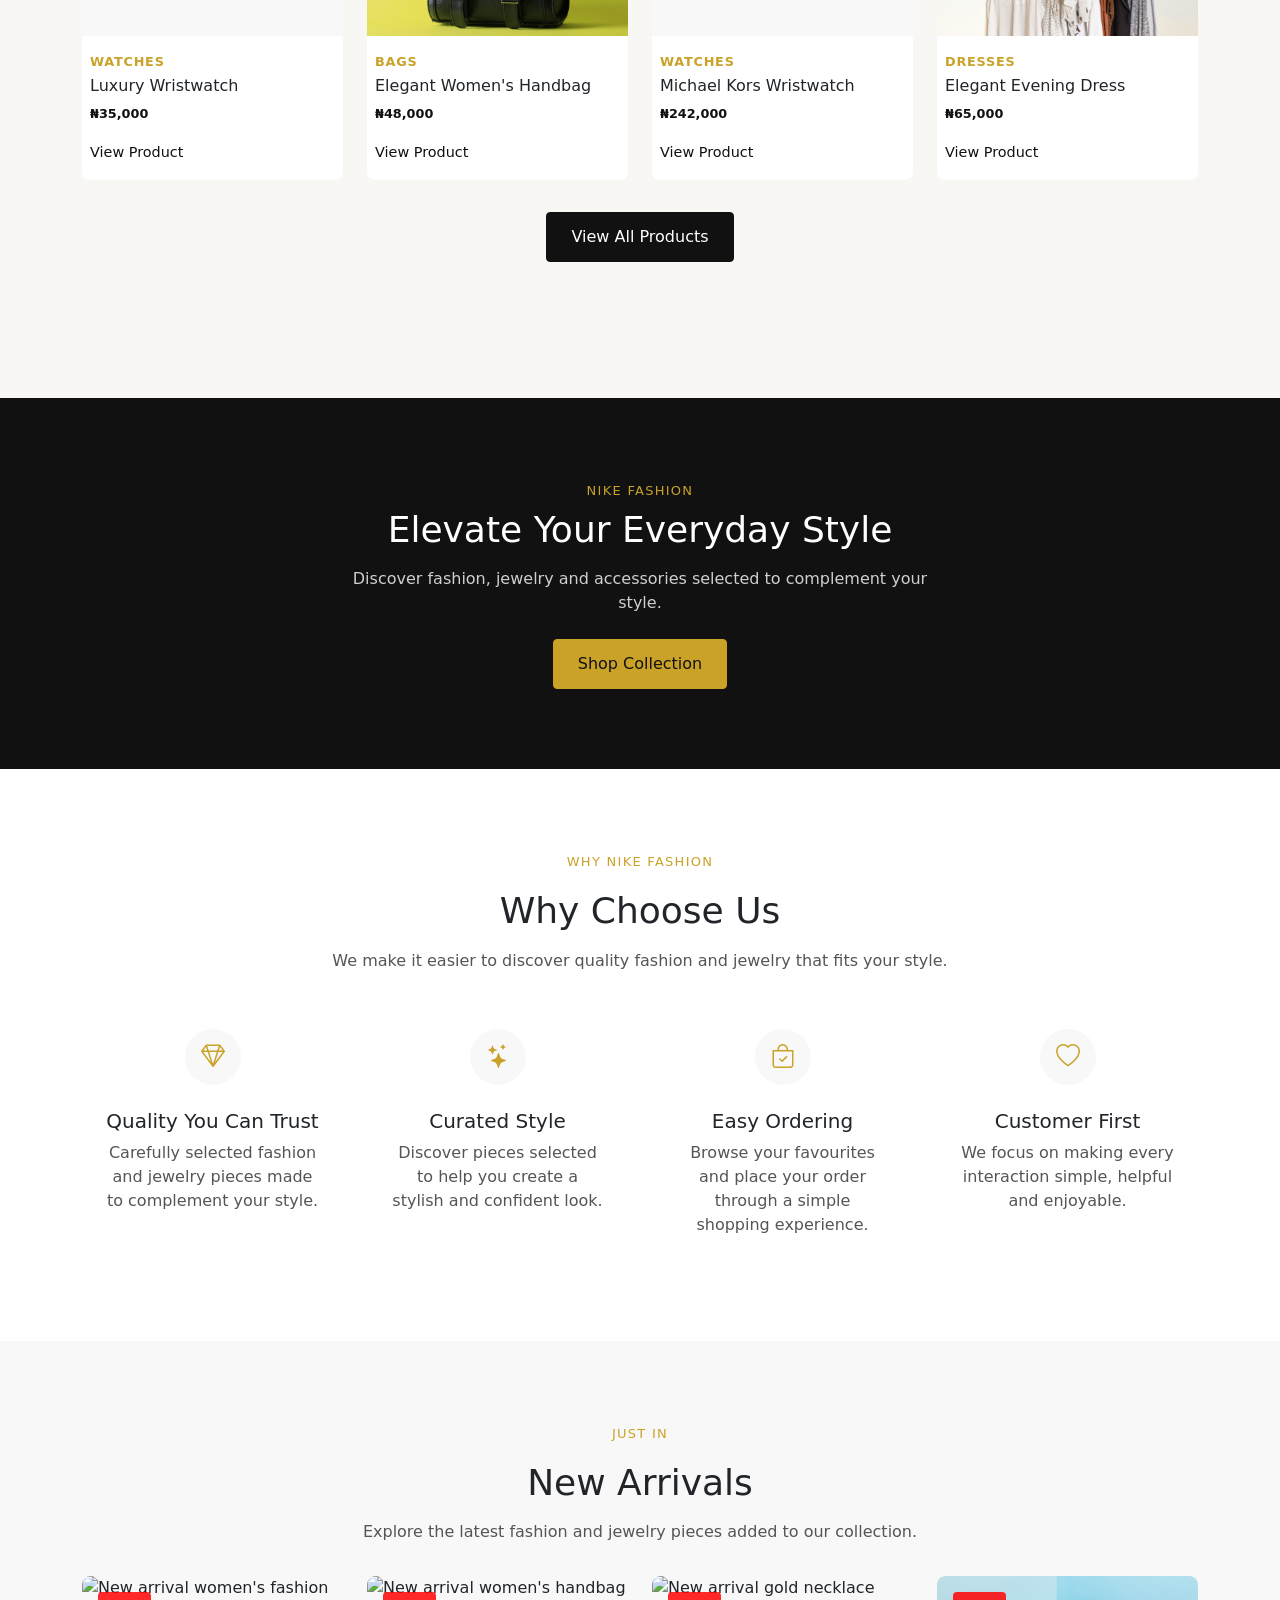
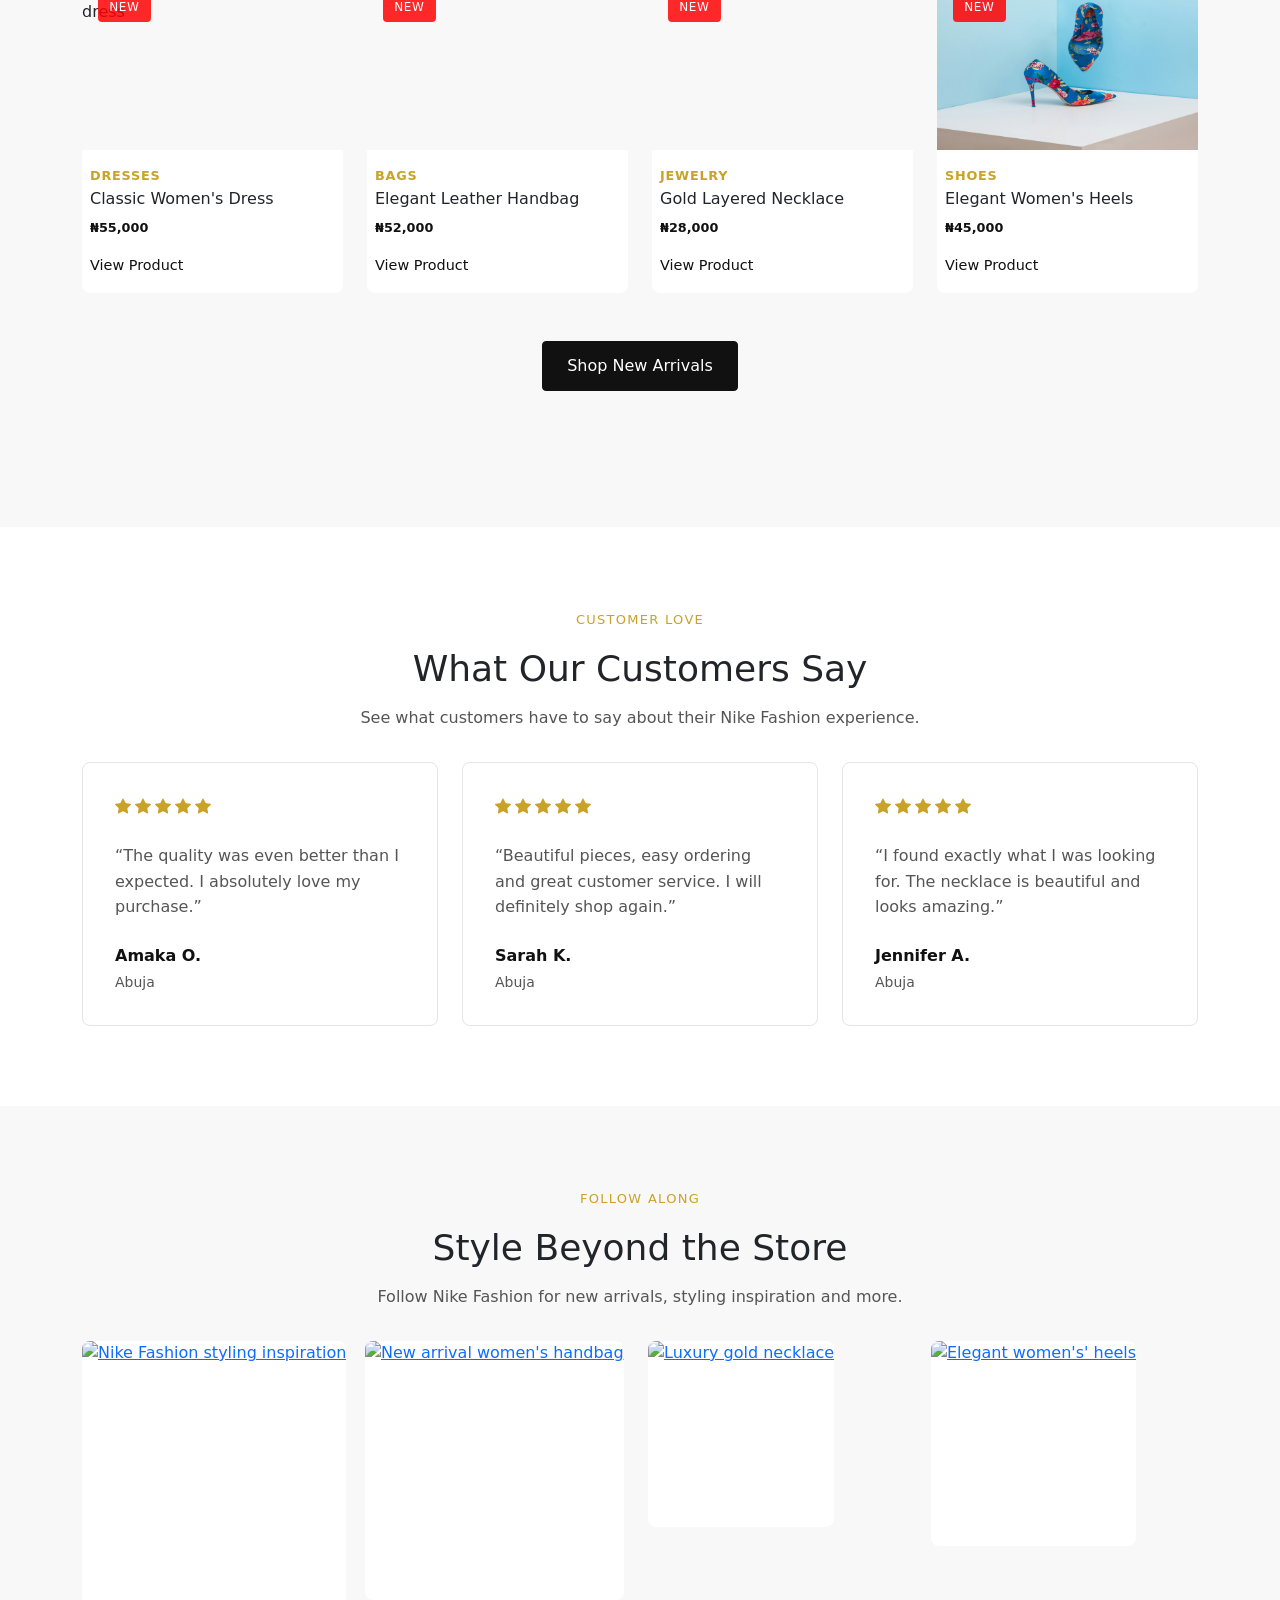
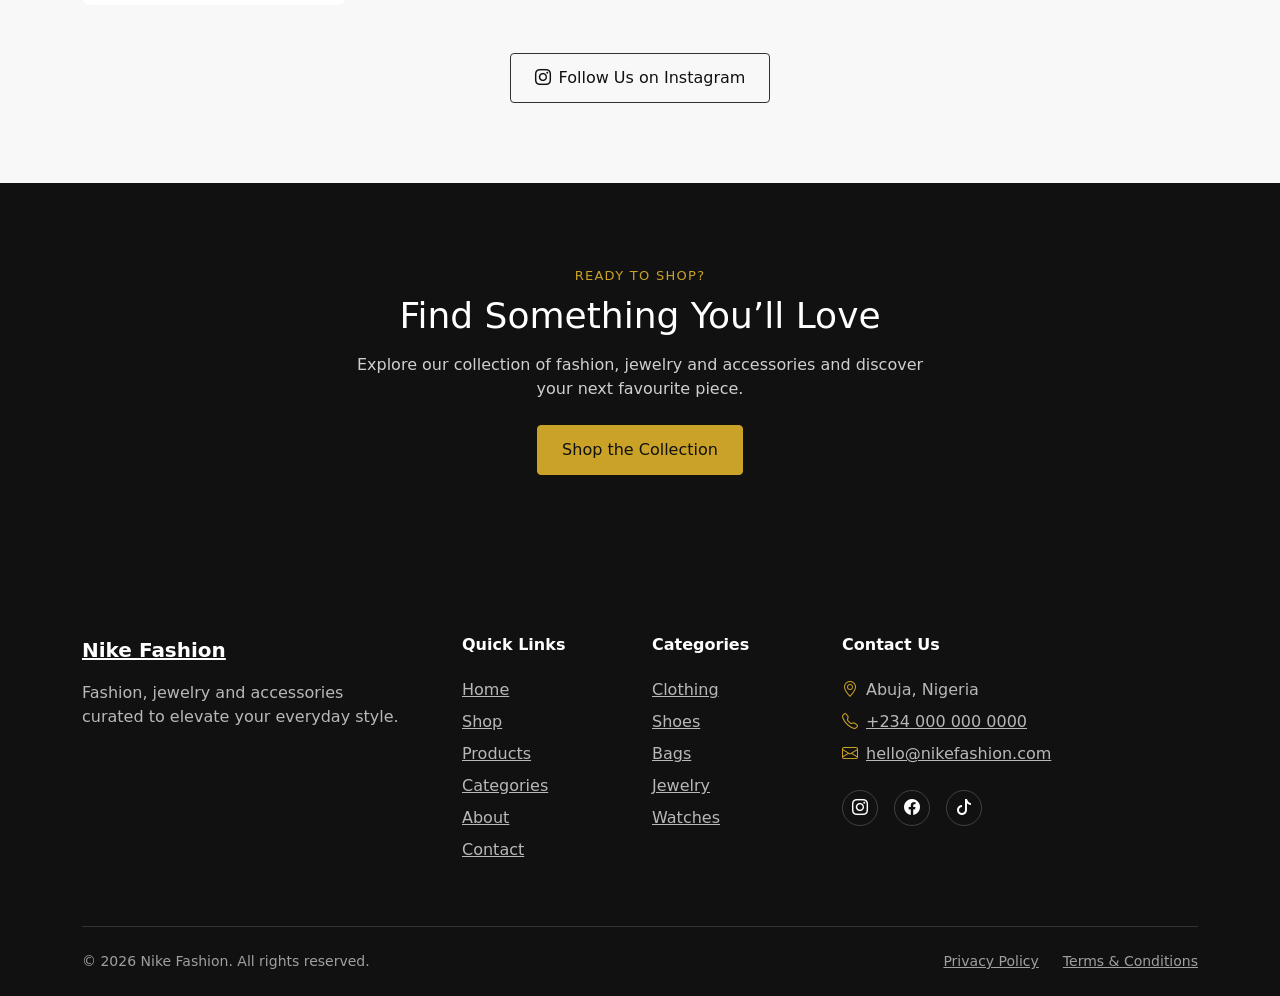
==== commit 7b38d343: "feat: add product search and pagination updates - Add search that filters products by name as the us" ====
--- a/index.html
+++ b/index.html
@@ -207,16 +207,17 @@
                 <article class="product-card">
 
                     <div class="product-image">
-                        <img    src="images/gold-statement-jewelry.jpg" alt="Gold statement necklace"   class="img-fluid" loading="lazy">
+                        <img src="https://images.pexels.com/photos/125779/pexels-photo-125779.jpeg" alt="Elegant black and white close-up of a luxury wristwatch with a reflective stainless steel body and leather strap." class="img-fluid" loading="lazy">
                         <span class="product-badge">New</span>
                     </div>
 
                     <div class="product-content">
-                        <span class="product-category">Jewelry</span>
-
-                        <h3>Gold Statement Necklace </h3>
+                        <span class="product-category">Watches</span>
+
+                        <h3>Luxury Wristwatch
+</h3>
                         <p class="product-price">₦35,000 </p>
-                        <a href="/product-details.html" class="product-link">View Product </a>
+                        <a href="product-details.html?id=7" class="product-link">View Product </a>
                     </div>
                 </article>
             </div>
@@ -235,7 +236,7 @@
 
                         <h3>Elegant Women's Handbag </h3>
                         <p class="product-price">  ₦48,000 </p>
-                    <a href="/product-details.html" class="product-link">View Product  </a>
+                    <a href="product-details.html?id=8" class="product-link">View Product  </a>
                     </div>
                 </article>
             </div>
@@ -245,16 +246,16 @@
                 <article class="product-card">
 
                     <div class="product-image">
-                        <img src="images/classic-women-wristwatch-1.jpg"   alt="Classic women's wristwatch" class="img-fluid" loading="lazy">
+                        <img src="https://images.unsplash.com/photo-1751437774882-deeea4352018?q=80&w=880&auto=format&fit=crop&ixlib=rb-4.1.0&ixid=NHwxMjA3fDA%3D"   alt="Michael Kors rose gold watch. Featuring date, chronograph functions, quartz movement, and analog display" class="img-fluid" loading="lazy">
                         <span class="product-badge">New</span>
                     </div>
 
                     <div class="product-content">
                         <span class="product-category">Watches</span>
 
-                        <h3> Classic Women's Wristwatch </h3>
-                        <p class="product-price"> ₦42,000 </p>
-                        <a href="/product-details.html" class="product-link">
+                        <h3> Michael Kors Wristwatch </h3>
+                        <p class="product-price"> ₦242,000 </p>
+                        <a href="product-details.html?id=9" class="product-link">
                             View Product</a>
                     </div>
 
@@ -279,7 +280,7 @@
                         </h3>
                         <p class="product-price">  ₦65,000  </p>
 
-                        <a href="/product-details.html" class="product-link">
+                        <a href="product-details.html?id=10" class="product-link">
                             View Product
                         </a>
                     </div>
@@ -663,6 +664,7 @@
 
   <!-- Custom JavaScript -->
   <script src="/js/main.js"></script>
+  <script src="/js/script.js"></script>
 
 </body>
 </html>
